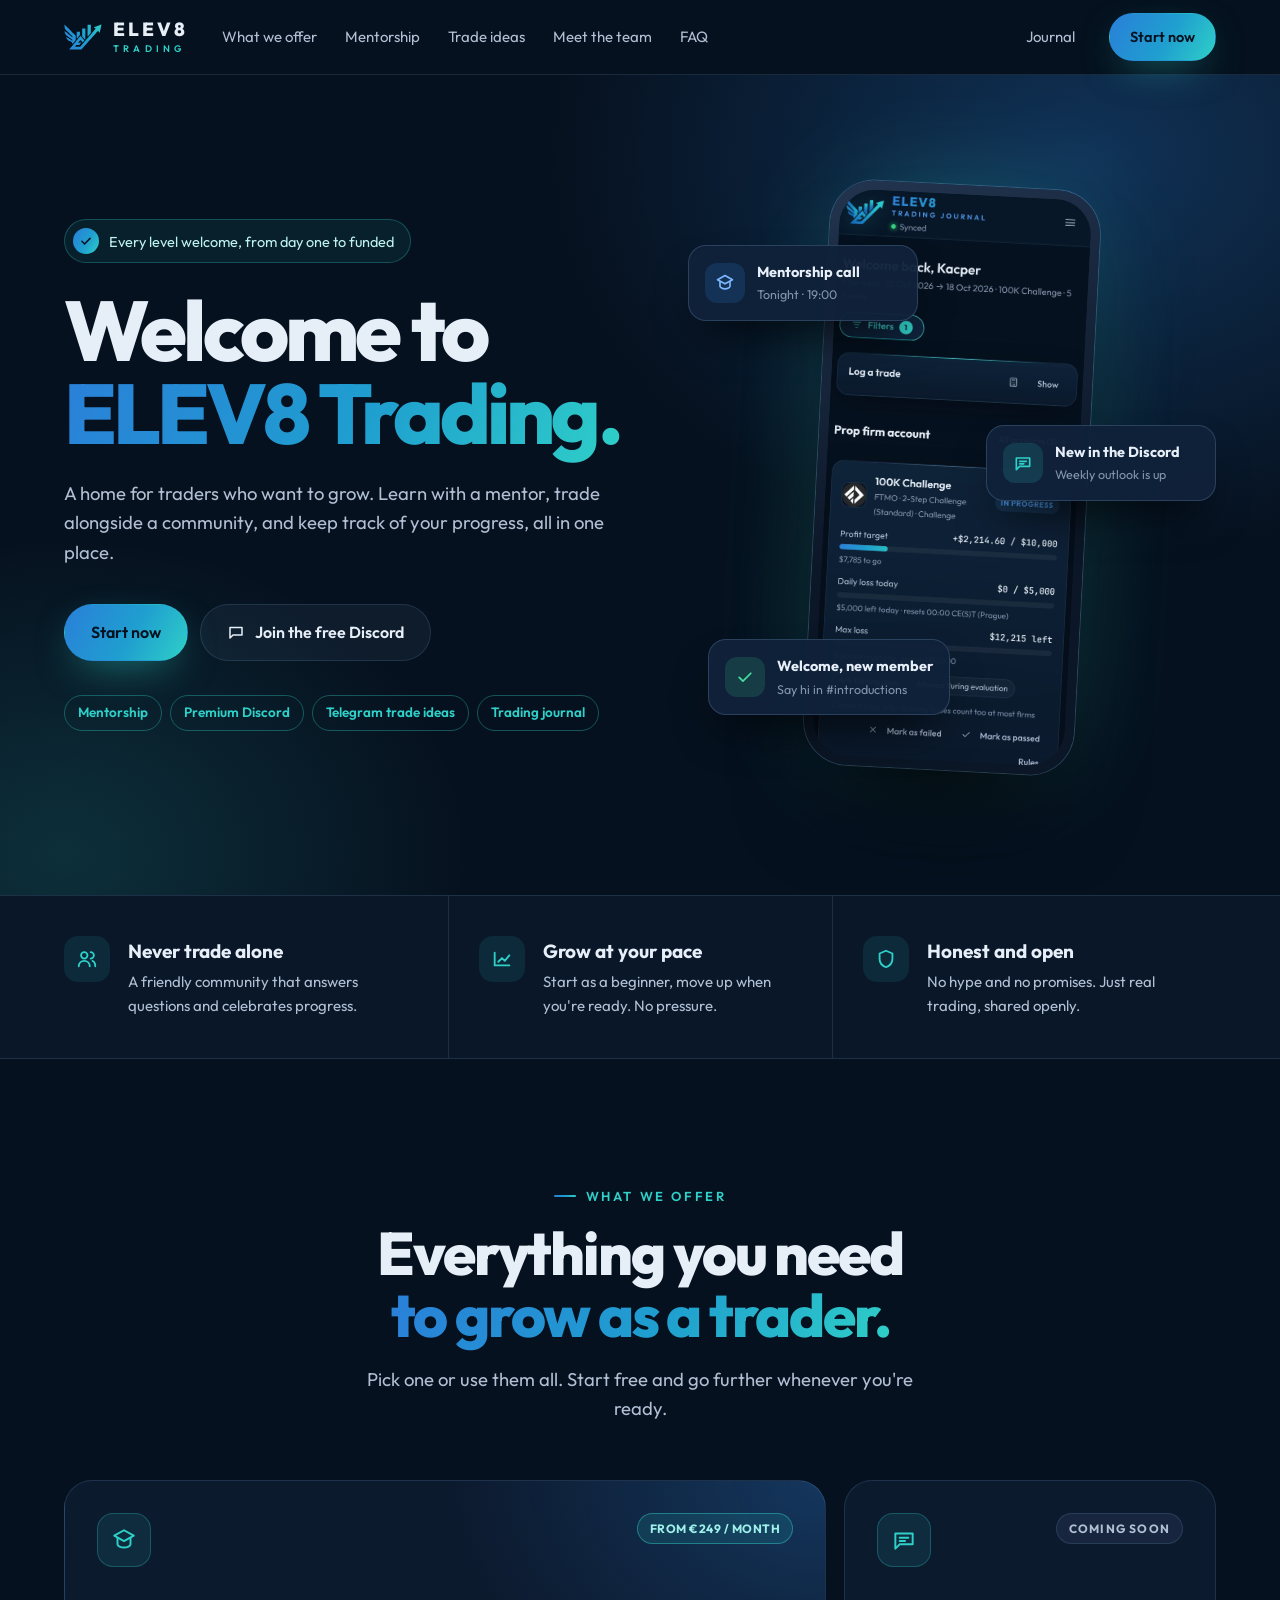
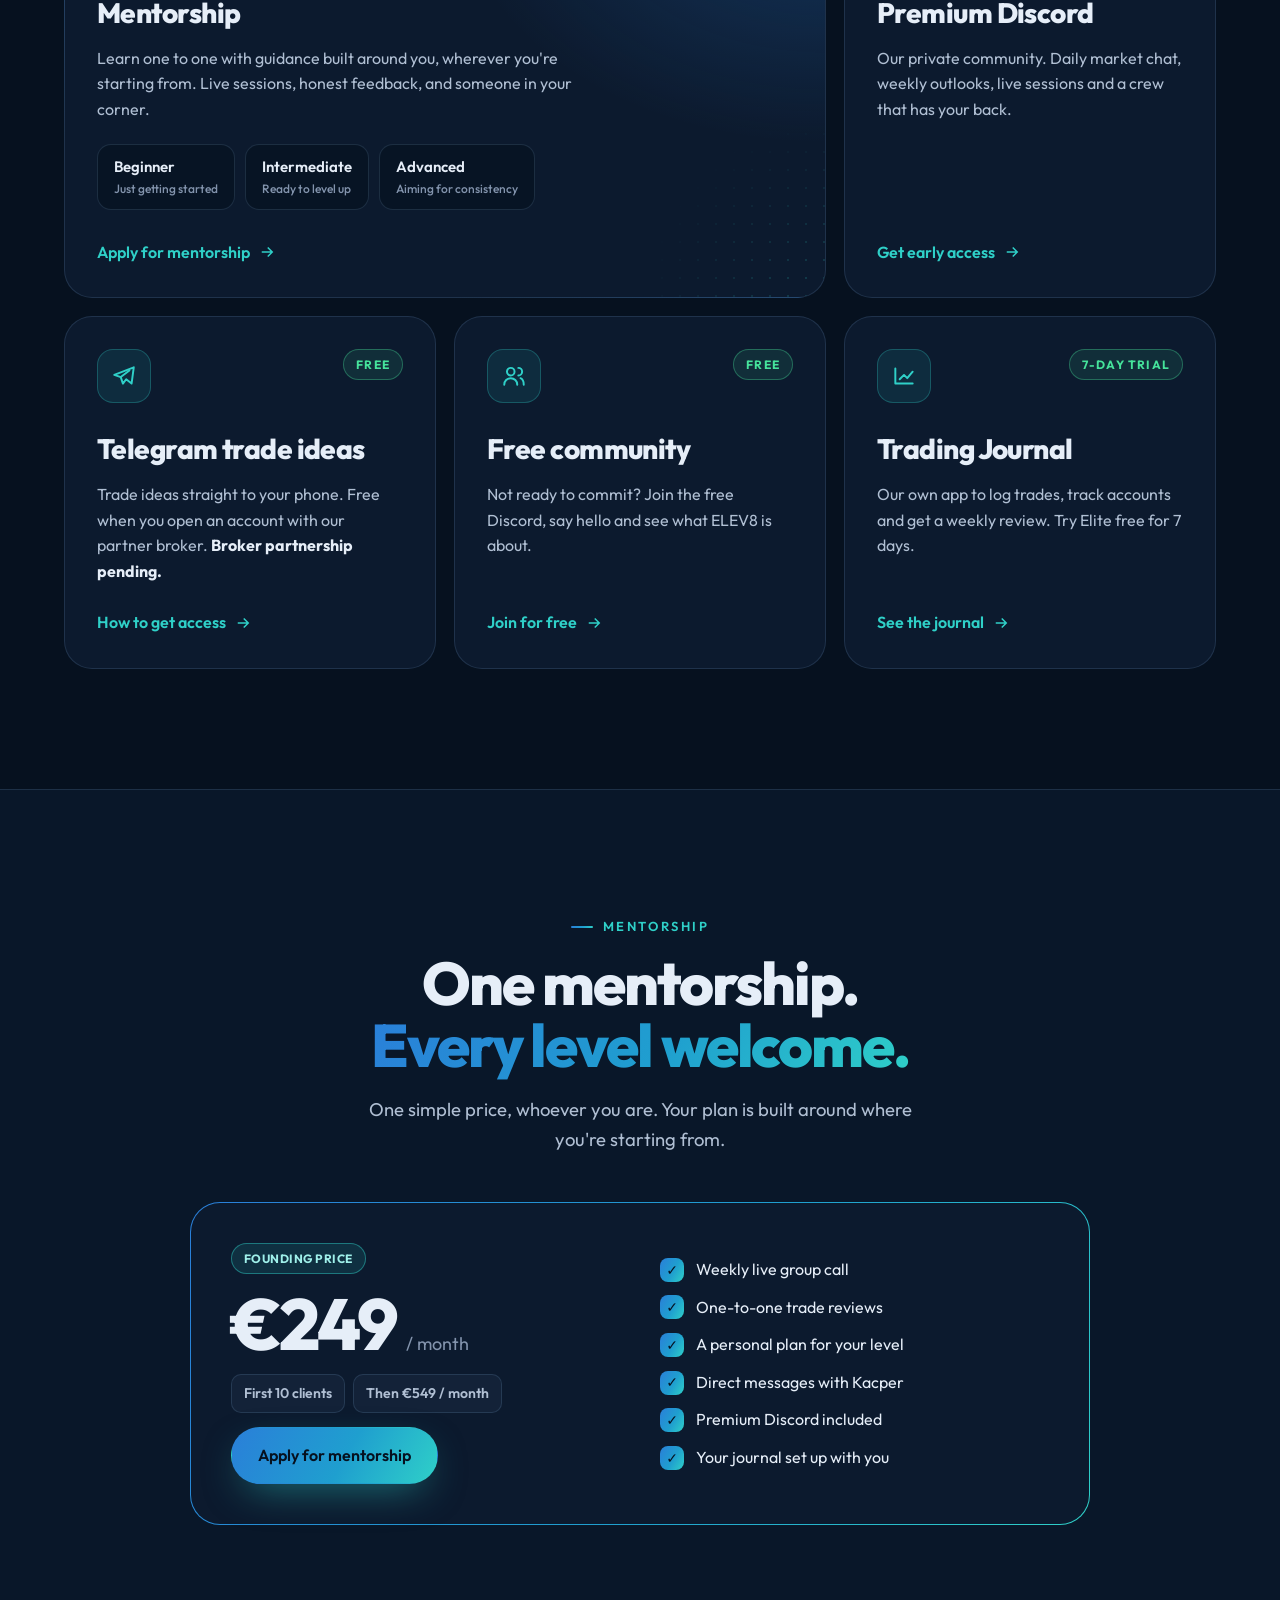
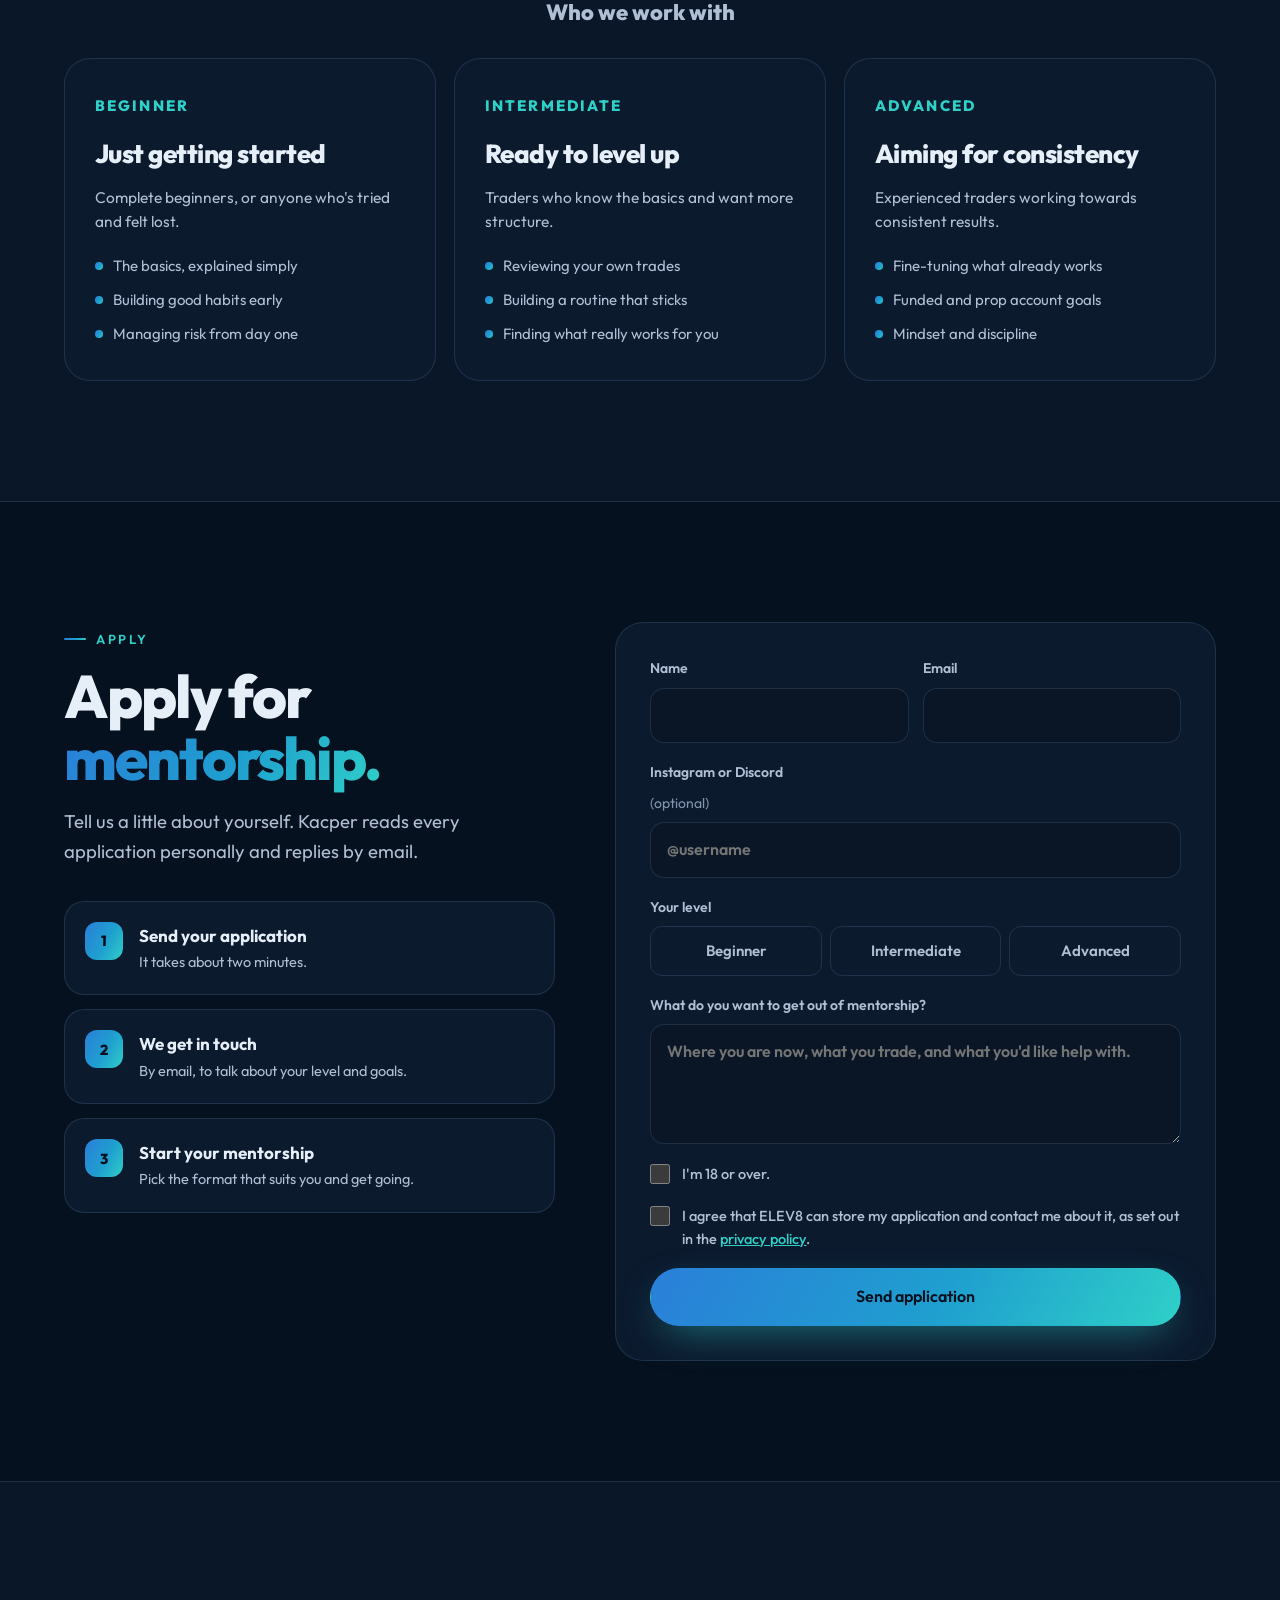
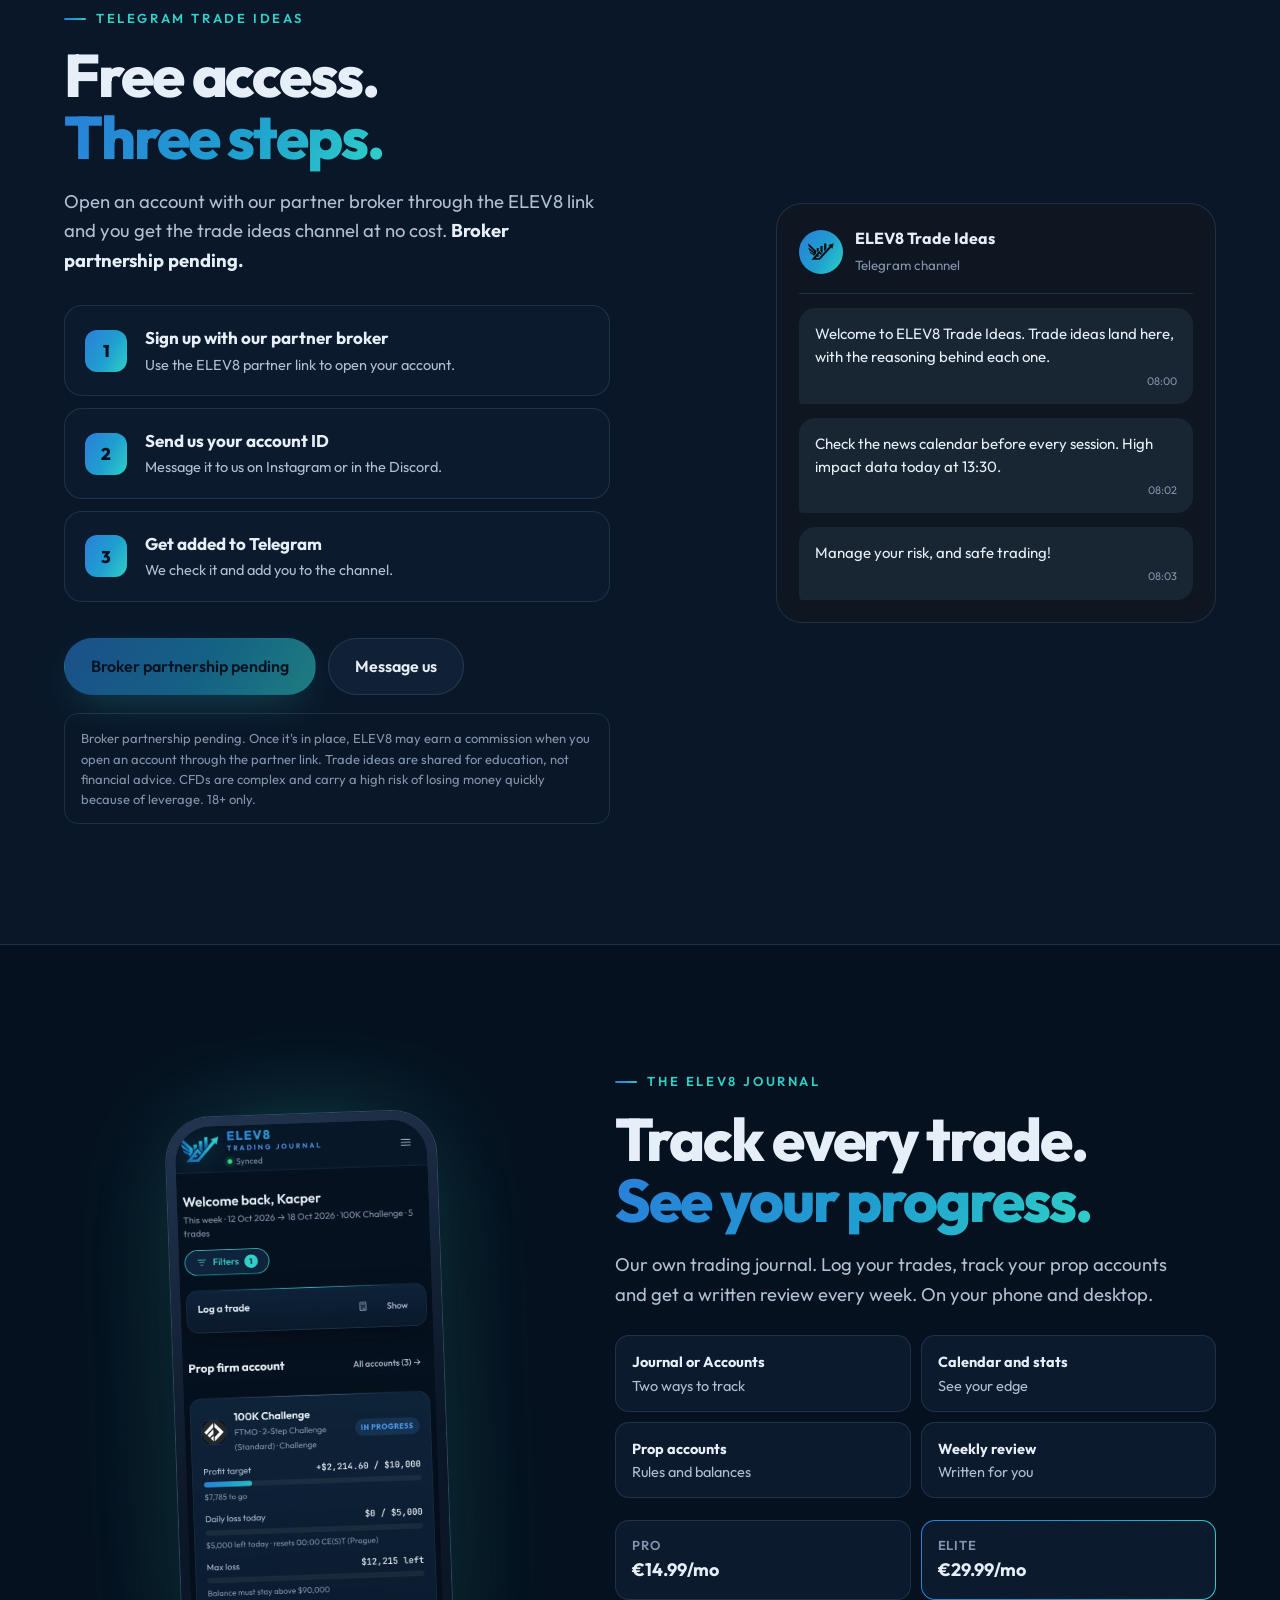
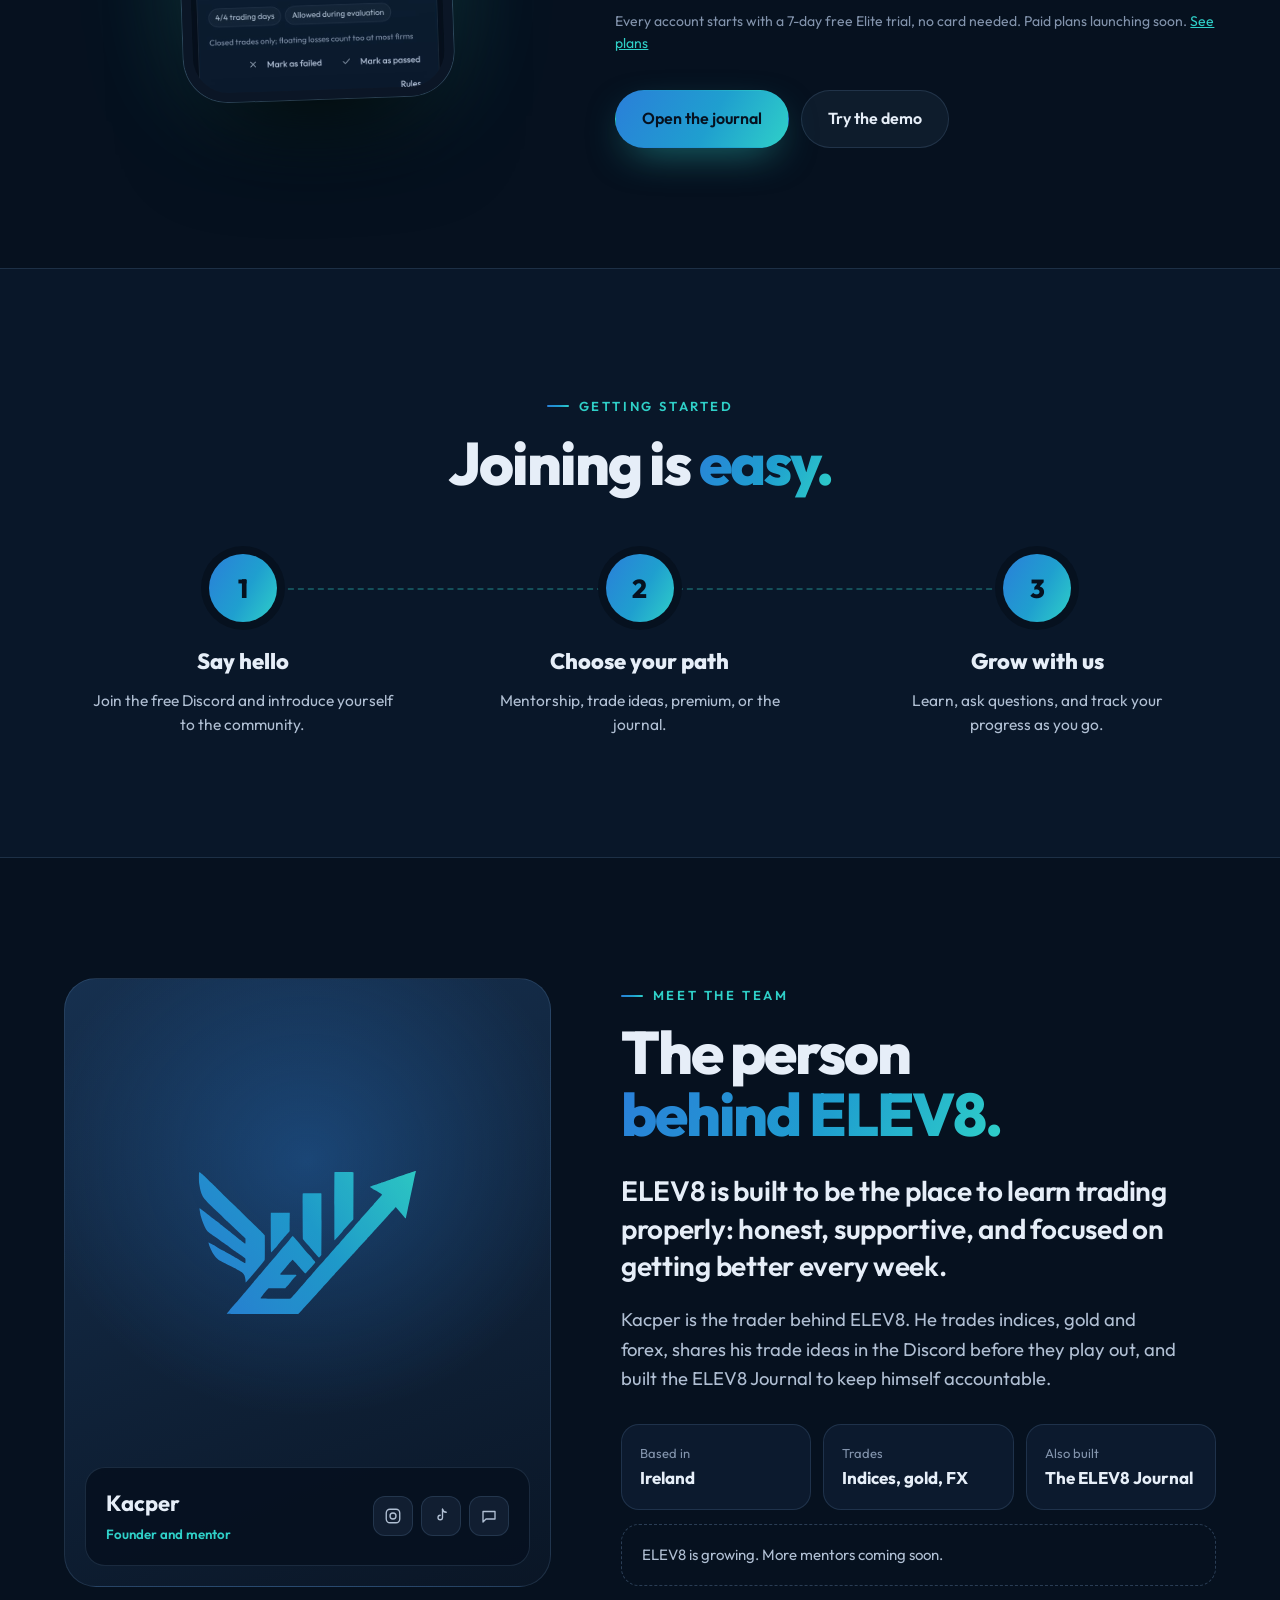
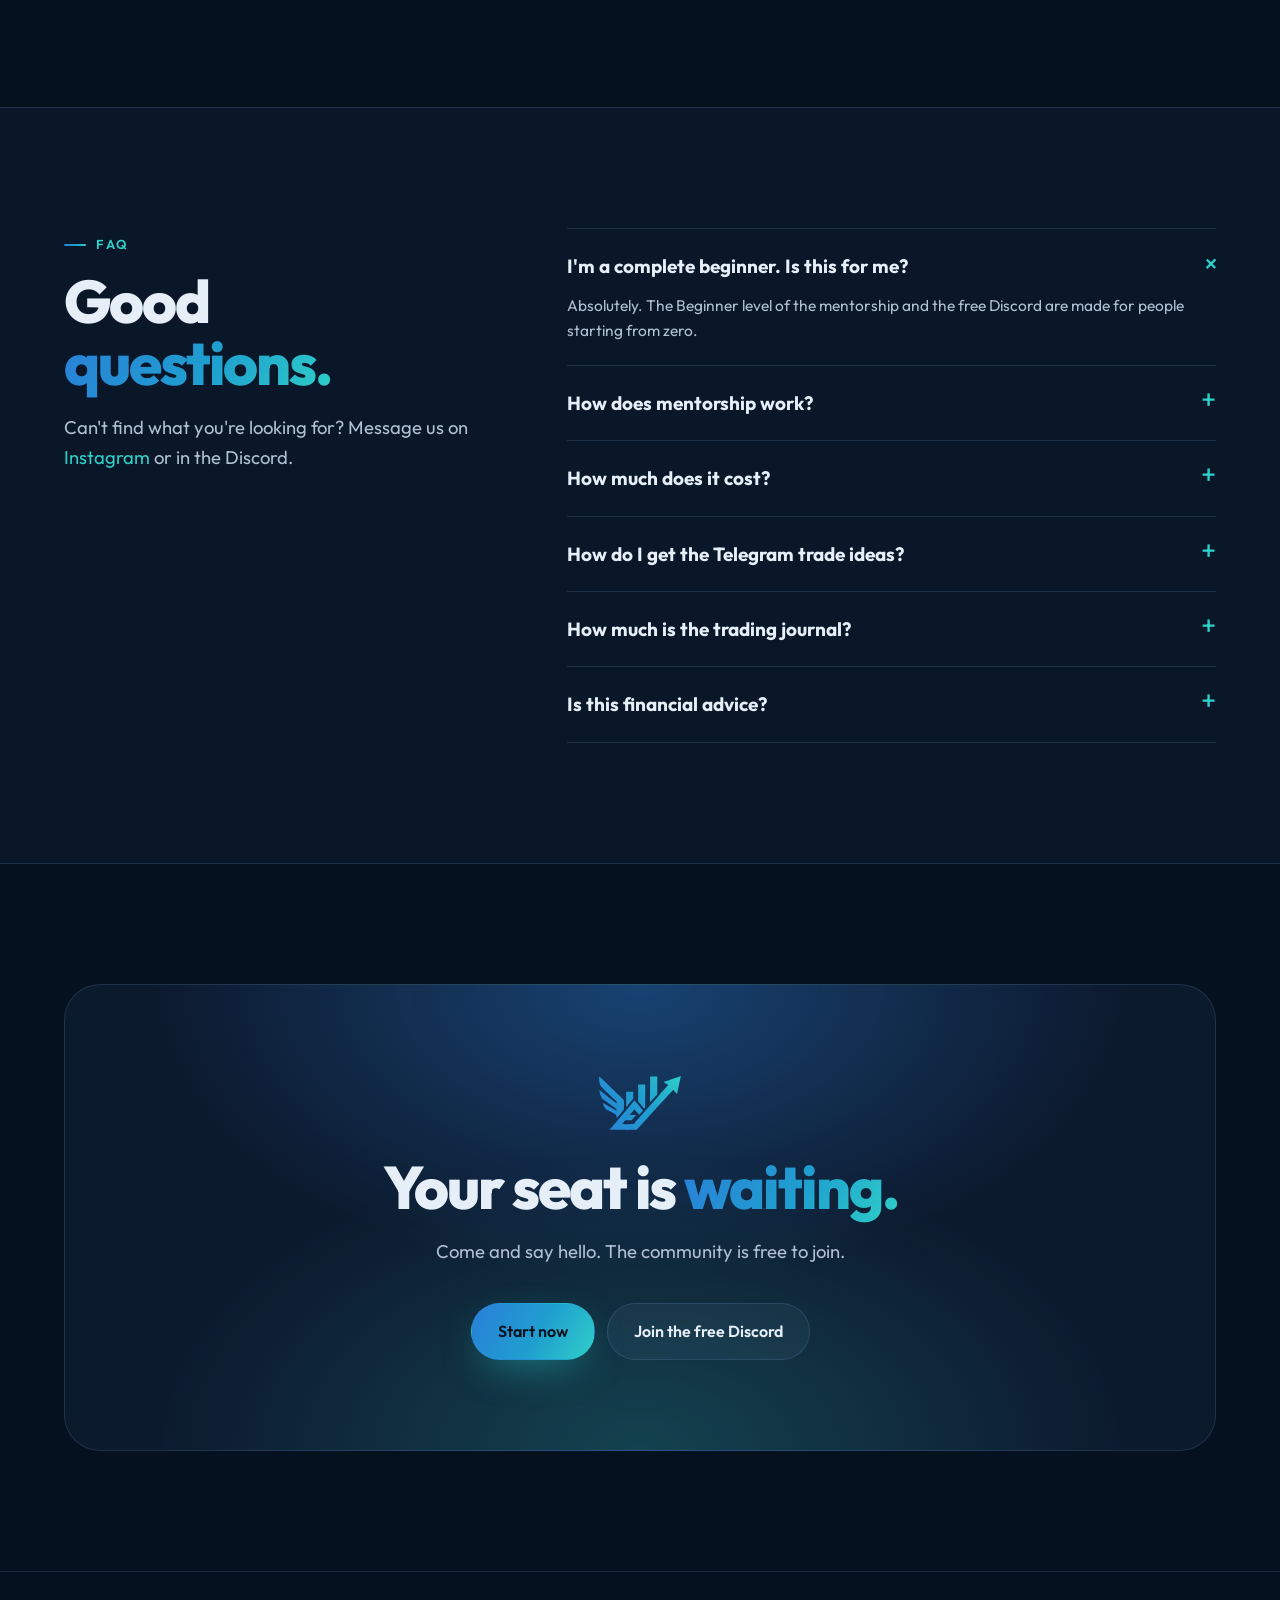
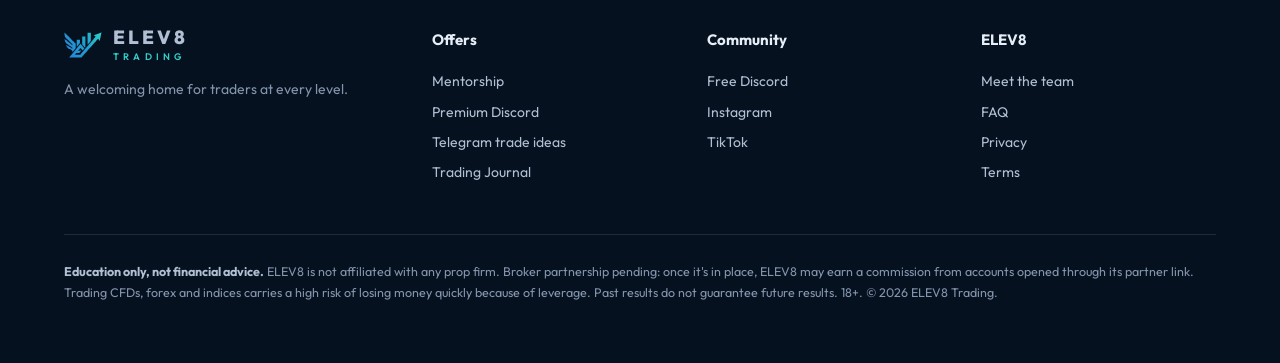
==== docs/index.html @ c4a57ece "Replace Vantage with 'broker partnership pending' Site, terms, privacy, 404 and README no longer nam" ====
<!doctype html>
<html lang="en">
<head>
<meta charset="utf-8">
<meta http-equiv="Content-Security-Policy" content="default-src 'self'; script-src 'self'; style-src 'self' 'unsafe-inline'; font-src 'self'; img-src 'self' data:; connect-src https://jkxcoebilwcqeeziqhwn.supabase.co; form-action 'none'; base-uri 'self'; object-src 'none'; frame-src 'none'; upgrade-insecure-requests">
<meta name="referrer" content="strict-origin-when-cross-origin">
<script src="assets/guard.js?v=9ac472e147"></script>
<meta name="viewport" content="width=device-width,initial-scale=1,viewport-fit=cover">
<title>ELEV8 Trading · Mentorship, community and tools for traders</title>
<meta name="description" content="A welcoming home for traders at every level. Mentorship from beginner to advanced, a premium Discord, Telegram trade ideas and the ELEV8 Journal.">
<meta name="theme-color" content="#06111f">
<meta property="og:type" content="website">
<meta property="og:title" content="ELEV8 Trading">
<meta property="og:description" content="Mentorship, community and tools for traders at every level.">
<meta property="og:image" content="https://elev8trading.app/assets/og.png">
<meta property="og:url" content="https://elev8trading.app/">
<link rel="canonical" href="https://elev8trading.app/">
<meta name="twitter:card" content="summary_large_image">
<link rel="icon" href="assets/mark.svg" type="image/svg+xml">
<link rel="icon" href="assets/favicon-32.png" sizes="32x32">
<link rel="apple-touch-icon" href="assets/apple-touch-icon.png">
<link rel="preload" href="assets/fonts/outfit-latin.woff2" as="font" type="font/woff2" crossorigin>
<link rel="stylesheet" href="assets/fonts.css?v=2f3c7e2cea">
<link rel="stylesheet" href="assets/style.css?v=dbc4b7163a">
<script src="assets/main.js?v=8a28db392c" defer></script>
</head>
<body>

<header class="nav"><div class="wrap">
<a class="lg" href="#top" aria-label="ELEV8 Trading home"><img src="assets/mark.svg" alt=""><span>ELEV8<small>TRADING</small></span></a>
<nav aria-label="Main"><a href="#offer">What we offer</a><a href="#mentorship">Mentorship</a><a href="#trade-ideas">Trade ideas</a><a href="#team">Meet the team</a><a href="#faq">FAQ</a></nav>
<span class="sp"></span><a class="ghost" href="https://elev8tradingjournal.com/">Journal</a><a class="btn p" href="#offer">Start now</a></div></header>

<main id="top">
<div class="hero"><div class="wrap">
<div><span class="hello"><i><svg viewBox="0 0 24 24"><path d="M5 12.5l4.5 4.5L19 7.5"/></svg></i>Every level welcome, from day one to funded</span>
<h1>Welcome to<br><span class="g">ELEV8 Trading.</span></h1>
<p class="lead">A home for traders who want to grow. Learn with a mentor, trade alongside a community, and keep track of your progress, all in one place.</p>
<div class="ctas"><a class="btn p" href="#offer">Start now</a><a class="btn" href="https://discord.gg/wYvXZ4xwF" target="_blank" rel="noopener"><svg viewBox="0 0 24 24"><path d="M4 6h16v10H8l-4 4V6z"/></svg>Join the free Discord</a></div>
<div class="pills"><span>Mentorship</span><span>Premium Discord</span><span>Telegram trade ideas</span><span>Trading journal</span></div></div>

<div class="scene" aria-hidden="true">
<div class="phone"><div><img src="assets/journal-phone.jpg" alt=""></div></div>
<div class="fl" style="left:0;top:70px"><span class="ic" style="background:rgba(42,127,217,.18)"><svg viewBox="0 0 24 24" style="stroke:#7cb8ff"><path d="M12 3l9 5-9 5-9-5 9-5z"/><path d="M6 10.5V16c0 1.5 3 3 6 3s6-1.5 6-3v-5.5"/></svg></span><div><b>Mentorship call</b><small>Tonight · 19:00</small></div></div>
<div class="fl" style="right:0;top:250px"><span class="ic" style="background:rgba(47,208,200,.15)"><svg viewBox="0 0 24 24" style="stroke:#2fd0c8"><path d="M4 6h16v10H8l-4 4V6z"/><path d="M8 10h8M8 13h5"/></svg></span><div><b>New in the Discord</b><small>Weekly outlook is up</small></div></div>
<div class="fl" style="left:20px;bottom:60px"><span class="ic" style="background:rgba(69,227,155,.14)"><svg viewBox="0 0 24 24" style="stroke:#45e39b"><path d="M5 12.5l4.5 4.5L19 7.5"/></svg></span><div><b>Welcome, new member</b><small>Say hi in #introductions</small></div></div>
</div></div></div>

<div class="vals alt"><div class="wrap">
<div><span class="ic2"><svg viewBox="0 0 24 24"><circle cx="9" cy="8" r="3.5"/><path d="M3 20c0-3.5 2.7-6 6-6s6 2.5 6 6"/><path d="M16 4.5a3.5 3.5 0 010 7M18 14c2 .8 3 2.8 3 6"/></svg></span><div><b>Never trade alone</b><p>A friendly community that answers questions and celebrates progress.</p></div></div>
<div><span class="ic2"><svg viewBox="0 0 24 24"><path d="M4 19V5M4 19h16"/><path d="M8 15l4-4 3 3 5-6"/></svg></span><div><b>Grow at your pace</b><p>Start as a beginner, move up when you're ready. No pressure.</p></div></div>
<div><span class="ic2"><svg viewBox="0 0 24 24"><path d="M12 3l7 3v6c0 4.5-3 7.5-7 9-4-1.5-7-4.5-7-9V6l7-3z"/></svg></span><div><b>Honest and open</b><p>No hype and no promises. Just real trading, shared openly.</p></div></div>
</div></div>

<section id="offer"><div class="wrap">
<div class="center"><span class="eb">What we offer</span><h2 style="margin:18px 0">Everything you need<br><span class="g">to grow as a trader.</span></h2>
<p class="lead">Pick one or use them all. Start free and go further whenever you're ready.</p></div>
<div class="bento">
<div class="of big"><div class="tp"><span class="ic"><svg viewBox="0 0 24 24"><path d="M12 3l9 5-9 5-9-5 9-5z"/><path d="M6 10.5V16c0 1.5 3 3 6 3s6-1.5 6-3v-5.5"/></svg></span><span class="badge pr">From €249 / month</span></div>
<h3>Mentorship</h3><p style="max-width:520px">Learn one to one with guidance built around you, wherever you're starting from. Live sessions, honest feedback, and someone in your corner.</p>
<div class="lv"><span>Beginner<i>Just getting started</i></span><span>Intermediate<i>Ready to level up</i></span><span>Advanced<i>Aiming for consistency</i></span></div>
<a class="lnk" href="#apply">Apply for mentorship <svg viewBox="0 0 24 24"><path d="M5 12h14M13 6l6 6-6 6"/></svg></a><span class="dots"></span></div>
<div class="of s2"><div class="tp"><span class="ic"><svg viewBox="0 0 24 24"><path d="M4 6h16v10H8l-4 4V6z"/><path d="M8 10h8M8 13h5"/></svg></span><span class="badge">Coming soon</span></div>
<h3>Premium Discord</h3><p>Our private community. Daily market chat, weekly outlooks, live sessions and a crew that has your back.</p>
<a class="lnk" href="https://discord.gg/wYvXZ4xwF" target="_blank" rel="noopener">Get early access <svg viewBox="0 0 24 24"><path d="M5 12h14M13 6l6 6-6 6"/></svg></a></div>
<div class="of s2"><div class="tp"><span class="ic"><svg viewBox="0 0 24 24"><path d="M21 4L3 11l6 2 2 6 3-4 5 4 2-15z"/><path d="M9 13l8-6"/></svg></span><span class="badge fr">Free</span></div>
<h3>Telegram trade ideas</h3><p>Trade ideas straight to your phone. Free when you open an account with our partner broker. <b style="color:var(--text)">Broker partnership pending.</b></p>
<a class="lnk" href="#trade-ideas">How to get access <svg viewBox="0 0 24 24"><path d="M5 12h14M13 6l6 6-6 6"/></svg></a></div>
<div class="of s2"><div class="tp"><span class="ic"><svg viewBox="0 0 24 24"><circle cx="9" cy="8" r="3.5"/><path d="M3 20c0-3.5 2.7-6 6-6s6 2.5 6 6"/><path d="M16 4.5a3.5 3.5 0 010 7M18 14c2 .8 3 2.8 3 6"/></svg></span><span class="badge fr">Free</span></div>
<h3>Free community</h3><p>Not ready to commit? Join the free Discord, say hello and see what ELEV8 is about.</p>
<a class="lnk" href="https://discord.gg/wYvXZ4xwF" target="_blank" rel="noopener">Join for free <svg viewBox="0 0 24 24"><path d="M5 12h14M13 6l6 6-6 6"/></svg></a></div>
<div class="of s2"><div class="tp"><span class="ic"><svg viewBox="0 0 24 24"><path d="M4 19V5M4 19h16"/><path d="M8 15l4-4 3 3 5-6"/></svg></span><span class="badge fr">7-day trial</span></div>
<h3>Trading Journal</h3><p>Our own app to log trades, track accounts and get a weekly review. Try Elite free for 7 days.</p>
<a class="lnk" href="#journal">See the journal <svg viewBox="0 0 24 24"><path d="M5 12h14M13 6l6 6-6 6"/></svg></a></div>
</div></div></section>

<section class="alt" id="mentorship"><div class="wrap">
<div class="center"><span class="eb">Mentorship</span><h2 style="margin:18px 0">One mentorship.<br><span class="g">Every level welcome.</span></h2>
<p class="lead">One simple price, whoever you are. Your plan is built around where you're starting from.</p></div>
<div class="flat">
<div class="fp"><div class="fpl"><span class="badge pr">Founding price</span><div class="amt"><b>€249</b><span>/ month</span></div><div class="then"><span>First 10 clients</span><span>Then €549 / month</span></div>
<a class="btn p" href="#apply">Apply for mentorship</a></div>
<ul class="inc"><li>Weekly live group call</li><li>One-to-one trade reviews</li><li>A personal plan for your level</li><li>Direct messages with Kacper</li><li>Premium Discord included</li><li>Your journal set up with you</li></ul></div>
</div>
<h3 class="who">Who we work with</h3>
<div class="pathg">
<div class="pc"><span class="k">Beginner</span><h3>Just getting started</h3><p>Complete beginners, or anyone who's tried and felt lost.</p>
<ul><li>The basics, explained simply</li><li>Building good habits early</li><li>Managing risk from day one</li></ul></div>
<div class="pc"><span class="k">Intermediate</span><h3>Ready to level up</h3><p>Traders who know the basics and want more structure.</p>
<ul><li>Reviewing your own trades</li><li>Building a routine that sticks</li><li>Finding what really works for you</li></ul></div>
<div class="pc"><span class="k">Advanced</span><h3>Aiming for consistency</h3><p>Experienced traders working towards consistent results.</p>
<ul><li>Fine-tuning what already works</li><li>Funded and prop account goals</li><li>Mindset and discipline</li></ul></div></div>
</div></section>

<section id="apply"><div class="wrap apply">
<div><span class="eb">Apply</span><h2 style="margin:18px 0">Apply for<br><span class="g">mentorship.</span></h2>
<p class="lead">Tell us a little about yourself. Kacper reads every application personally and replies by email.</p>
<div class="side">
<div><span class="n">1</span><p><b>Send your application</b><span>It takes about two minutes.</span></p></div>
<div><span class="n">2</span><p><b>We get in touch</b><span>By email, to talk about your level and goals.</span></p></div>
<div><span class="n">3</span><p><b>Start your mentorship</b><span>Pick the format that suits you and get going.</span></p></div></div></div>

<div id="applyBox">
<form class="form" id="applyForm" novalidate>
<div class="two"><label>Name<input type="text" name="name" maxlength="80" autocomplete="name" required></label>
<label>Email<input type="email" name="email" maxlength="200" autocomplete="email" required></label></div>
<label>Instagram or Discord <span style="font-weight:400;color:var(--mu)">(optional)</span><input type="text" name="handle" maxlength="80" placeholder="@username"></label>
<fieldset><legend>Your level</legend><div class="seg">
<input type="radio" name="level" id="lv1" value="beginner" required><label for="lv1">Beginner</label>
<input type="radio" name="level" id="lv2" value="intermediate"><label for="lv2">Intermediate</label>
<input type="radio" name="level" id="lv3" value="advanced"><label for="lv3">Advanced</label></div></fieldset>
<label>What do you want to get out of mentorship?<textarea name="goals" maxlength="1500" required placeholder="Where you are now, what you trade, and what you'd like help with."></textarea></label>
<div class="hp" aria-hidden="true"><label>Leave this empty<input type="text" name="website" tabindex="-1" autocomplete="off"></label></div>
<label class="chk"><input type="checkbox" name="age" required><span>I'm 18 or over.</span></label>
<label class="chk"><input type="checkbox" name="consent" required><span>I agree that ELEV8 can store my application and contact me about it, as set out in the <a href="privacy/">privacy policy</a>.</span></label>
<div class="msg err" id="applyErr" role="alert" hidden></div>
<button class="btn p" type="submit" id="applyBtn">Send application</button>
</form>
<div class="done" id="applyDone" hidden tabindex="-1"><div class="tick"><svg viewBox="0 0 24 24"><path d="M5 12.5l4.5 4.5L19 7.5"/></svg></div>
<h3>Application sent</h3><p>Thanks! Kacper will read it and get back to you by email. In the meantime, come and say hello in the free Discord.</p>
<div class="ctas" style="justify-content:center;margin-top:24px"><a class="btn" href="https://discord.gg/wYvXZ4xwF" target="_blank" rel="noopener">Join the free Discord</a></div></div>
</div></div></section>

<section class="alt" id="trade-ideas"><div class="wrap sig">
<div><span class="eb">Telegram trade ideas</span><h2 style="margin:18px 0">Free access.<br><span class="g">Three steps.</span></h2>
<p class="lead">Open an account with our partner broker through the ELEV8 link and you get the trade ideas channel at no cost. <b style="color:var(--text)">Broker partnership pending.</b></p>
<div class="how3">
<div class="h3"><span class="n">1</span><p><b>Sign up with our partner broker</b><span>Use the ELEV8 partner link to open your account.</span></p></div>
<div class="h3"><span class="n">2</span><p><b>Send us your account ID</b><span>Message it to us on Instagram or in the Discord.</span></p></div>
<div class="h3"><span class="n">3</span><p><b>Get added to Telegram</b><span>We check it and add you to the channel.</span></p></div></div>
<div class="ctas"><a class="btn p" id="vantageBtn" href="#trade-ideas" aria-disabled="true">Broker partnership pending</a><a class="btn" href="https://www.instagram.com/elev8trading_/" target="_blank" rel="noopener">Message us</a></div>
<p class="note">Broker partnership pending. Once it's in place, ELEV8 may earn a commission when you open an account through the partner link. Trade ideas are shared for education, not financial advice. CFDs are complex and carry a high risk of losing money quickly because of leverage. 18+ only.</p></div>
<div class="tg" aria-hidden="true"><div class="bar2"><span class="av"><img src="assets/mark.svg" alt=""></span><div><b>ELEV8 Trade Ideas</b><small>Telegram channel</small></div></div>
<div class="bub">Welcome to ELEV8 Trade Ideas. Trade ideas land here, with the reasoning behind each one.<time>08:00</time></div>
<div class="bub">Check the news calendar before every session. High impact data today at 13:30.<time>08:02</time></div>
<div class="bub">Manage your risk, and safe trading!<time>08:03</time></div></div>
</div></section>

<section id="journal"><div class="wrap jr">
<div class="ph2"><div class="phone st"><div><img src="assets/journal-phone.jpg" alt="The ELEV8 Journal on a phone, showing an account overview" loading="lazy"></div></div></div>
<div><span class="eb">The ELEV8 Journal</span><h2 style="margin:18px 0">Track every trade.<br><span class="g">See your progress.</span></h2>
<p class="lead">Our own trading journal. Log your trades, track your prop accounts and get a written review every week. On your phone and desktop.</p>
<div class="feat"><div><b>Journal or Accounts</b>Two ways to track</div><div><b>Calendar and stats</b>See your edge</div><div><b>Prop accounts</b>Rules and balances</div><div><b>Weekly review</b>Written for you</div></div>
<div class="plans two"><span><b>Pro</b>€14.99/mo</span><span class="el"><b>Elite</b>€29.99/mo</span></div><p class="plansn">Every account starts with a 7-day free Elite trial, no card needed. Paid plans launching soon. <a href="https://elev8tradingjournal.com/home/#pricing">See plans</a></p>
<div class="ctas"><a class="btn p" href="https://elev8tradingjournal.com/?signup">Open the journal</a><a class="btn" href="https://elev8tradingjournal.com/?demo">Try the demo</a></div></div></div></section>

<section class="alt"><div class="wrap">
<div class="center"><span class="eb">Getting started</span><h2 style="margin-top:18px">Joining is <span class="g">easy.</span></h2></div>
<div class="start">
<div class="sp1"><div class="n">1</div><h3>Say hello</h3><p>Join the free Discord and introduce yourself to the community.</p></div>
<div class="sp1"><div class="n">2</div><h3>Choose your path</h3><p>Mentorship, trade ideas, premium, or the journal.</p></div>
<div class="sp1"><div class="n">3</div><h3>Grow with us</h3><p>Learn, ask questions, and track your progress as you go.</p></div></div>
</div></section>

<section id="team"><div class="wrap team">
<div class="photo"><img src="assets/mark.svg" alt="">
<div class="nm"><div><b>Kacper</b><small>Founder and mentor</small></div><div class="soc">
<a href="https://www.instagram.com/elev8trading_/" target="_blank" rel="noopener" aria-label="ELEV8 on Instagram"><svg viewBox="0 0 24 24"><rect x="3" y="3" width="18" height="18" rx="5"/><circle cx="12" cy="12" r="4"/></svg></a>
<a href="https://www.tiktok.com/@elev8trading_" target="_blank" rel="noopener" aria-label="ELEV8 on TikTok"><svg viewBox="0 0 24 24"><path d="M14 3v11a3 3 0 11-3-3"/><path d="M14 3c.5 2.5 2.5 4 5 4"/></svg></a>
<a href="https://discord.gg/wYvXZ4xwF" target="_blank" rel="noopener" aria-label="ELEV8 Discord"><svg viewBox="0 0 24 24"><path d="M4 6h16v10H8l-4 4V6z"/></svg></a></div></div></div>
<div><span class="eb">Meet the team</span><h2 style="margin-top:18px">The person<br><span class="g">behind ELEV8.</span></h2>
<p class="quote">ELEV8 is built to be the place to learn trading properly: honest, supportive, and focused on getting better every week.</p>
<p class="lead">Kacper is the trader behind ELEV8. He trades indices, gold and forex, shares his trade ideas in the Discord before they play out, and built the ELEV8 Journal to keep himself accountable.</p>
<div class="facts"><div><small>Based in</small><b>Ireland</b></div><div><small>Trades</small><b>Indices, gold, FX</b></div><div><small>Also built</small><b>The ELEV8 Journal</b></div></div>
<p class="grow">ELEV8 is growing. More mentors coming soon.</p></div>
</div></section>

<section class="alt" id="faq"><div class="wrap faqg">
<div><span class="eb">FAQ</span><h2 style="margin:18px 0">Good<br><span class="g">questions.</span></h2><p class="lead">Can't find what you're looking for? Message us on <a href="https://www.instagram.com/elev8trading_/" target="_blank" rel="noopener" style="color:var(--teal)">Instagram</a> or in the Discord.</p></div>
<div class="qa">
<details open><summary>I'm a complete beginner. Is this for me?</summary><p>Absolutely. The Beginner level of the mentorship and the free Discord are made for people starting from zero.</p></details>
<details><summary>How does mentorship work?</summary><p>Fill in the <a href="#apply">application form</a>. Kacper reads every application and replies by email to talk about your level, your goals and when you can start.</p></details>
<details><summary>How much does it cost?</summary><p>Mentorship is €249 a month for our first 10 clients, then €549 a month, the same for every level. The free Discord is free, and the Telegram trade ideas will be free through our partner broker (partnership pending). Premium Discord prices are being finalised.</p></details>
<details><summary>How do I get the Telegram trade ideas?</summary><p>Our broker partnership is pending. Once it's in place, you'll open an account with our partner broker using the ELEV8 link, send us your account ID on Instagram or in the Discord, and we'll add you to the channel.</p></details>
<details><summary>How much is the trading journal?</summary><p>The ELEV8 Journal at <a href="https://elev8tradingjournal.com/">elev8tradingjournal.com</a> is €14.99 a month for Pro or €29.99 a month for Elite, and every account starts with a 7-day free Elite trial with no card needed. Paid plans are launching soon, and until then it's free to use.</p></details>
<details><summary>Is this financial advice?</summary><p>No. Everything ELEV8 shares, including mentorship, trade ideas and community posts, is for education only. You make your own decisions and you're responsible for your own risk.</p></details>
</div></div></section>

<div class="cta" style="padding-top:120px"><div class="wrap"><div class="ctab"><img src="assets/mark.svg" alt="">
<h2>Your seat is <span class="g">waiting.</span></h2><p class="lead" style="margin:18px auto 0">Come and say hello. The community is free to join.</p>
<div class="ctas"><a class="btn p" href="#offer">Start now</a><a class="btn" href="https://discord.gg/wYvXZ4xwF" target="_blank" rel="noopener">Join the free Discord</a></div></div></div></div>
</main>

<footer><div class="wrap"><div class="fg">
<div><a class="lg" href="#top"><img src="assets/mark.svg" alt=""><span>ELEV8<small>TRADING</small></span></a><p>A welcoming home for traders at every level.</p></div>
<div><h4>Offers</h4><a href="#mentorship">Mentorship</a><a href="#offer">Premium Discord</a><a href="#trade-ideas">Telegram trade ideas</a><a href="https://elev8tradingjournal.com/">Trading Journal</a></div>
<div><h4>Community</h4><a href="https://discord.gg/wYvXZ4xwF" target="_blank" rel="noopener">Free Discord</a><a href="https://www.instagram.com/elev8trading_/" target="_blank" rel="noopener">Instagram</a><a href="https://www.tiktok.com/@elev8trading_" target="_blank" rel="noopener">TikTok</a></div>
<div><h4>ELEV8</h4><a href="#team">Meet the team</a><a href="#faq">FAQ</a><a href="privacy/">Privacy</a><a href="terms/">Terms</a></div></div>
<div class="legal"><b style="color:var(--t2)">Education only, not financial advice.</b> ELEV8 is not affiliated with any prop firm. Broker partnership pending: once it's in place, ELEV8 may earn a commission from accounts opened through its partner link. Trading CFDs, forex and indices carries a high risk of losing money quickly because of leverage. Past results do not guarantee future results. 18+. © <span id="yr">2026</span> ELEV8 Trading.</div></div></footer>
</body>
</html>
---- docs/assets/fonts.css ----
@font-face {
  font-family: 'Outfit';
  font-style: normal;
  font-weight: 300 900;
  font-display: swap;
  src: url(fonts/outfit-latin-ext.woff2) format('woff2');
  unicode-range: U+0100-02BA, U+02BD-02C5, U+02C7-02CC, U+02CE-02D7, U+02DD-02FF, U+0304, U+0308, U+0329, U+1D00-1DBF, U+1E00-1E9F, U+1EF2-1EFF, U+2020, U+20A0-20AB, U+20AD-20C4, U+2113, U+2C60-2C7F, U+A720-A7FF;
}
@font-face {
  font-family: 'Outfit';
  font-style: normal;
  font-weight: 300 900;
  font-display: swap;
  src: url(fonts/outfit-latin.woff2) format('woff2');
  unicode-range: U+0000-00FF, U+0131, U+0152-0153, U+02BB-02BC, U+02C6, U+02DA, U+02DC, U+0304, U+0308, U+0329, U+2000-206F, U+20AC, U+2122, U+2191, U+2193, U+2212, U+2215, U+FEFF, U+FFFD;
}
@font-face {
  font-family: 'JetBrains Mono';
  font-style: normal;
  font-weight: 400 700;
  font-display: swap;
  src: url(fonts/jetbrains-mono-latin.woff2) format('woff2');
  unicode-range: U+0000-00FF, U+0131, U+0152-0153, U+02BB-02BC, U+02C6, U+02DA, U+02DC, U+0304, U+0308, U+0329, U+2000-206F, U+20AC, U+2122, U+2191, U+2193, U+2212, U+2215, U+FEFF, U+FFFD;
}
---- docs/assets/style.css ----
/* ELEV8 Trading: brand colours and the Outfit font, same as the ELEV8 Journal. */
:root{color-scheme:dark;--ink:#06111f;--ink2:#091729;--card:#0c1a2e;--line:rgba(150,195,245,.14);--text:#e6eef8;--t2:#b0bfd3;--mu:#8394ad;--teal:#2fd0c8;--blue:#2a7fd9;--green:#45e39b;--red:#ff7b8a;
--grad:linear-gradient(120deg,#2a7fd9,#1f9fcf 55%,#2fd0c8)}
*{box-sizing:border-box}html{scroll-behavior:smooth;scroll-padding-top:90px}
body{margin:0;background:var(--ink);color:var(--text);font:400 16px/1.6 Outfit,system-ui,sans-serif;-webkit-font-smoothing:antialiased;overflow-x:hidden}
h1,h2,h3,p{margin:0}a{color:inherit;text-decoration:none}img{display:block;max-width:100%}
button,input,select,textarea{font:inherit;color:inherit}
:focus-visible{outline:2px solid var(--teal);outline-offset:3px}
.wrap{max-width:1200px;margin:0 auto;padding-left:max(24px,env(safe-area-inset-left));padding-right:max(24px,env(safe-area-inset-right))}
.g{background:var(--grad);-webkit-background-clip:text;background-clip:text;color:transparent}
.eb{display:inline-flex;align-items:center;gap:10px;font:600 13px/1 Outfit;letter-spacing:.2em;text-transform:uppercase;color:var(--teal)}
.eb:before{content:"";width:22px;height:2px;border-radius:2px;background:var(--grad)}
.btn{display:inline-flex;align-items:center;justify-content:center;gap:10px;padding:15px 26px;border-radius:999px;font-weight:600;border:1px solid var(--line);background:rgba(150,195,245,.06);white-space:nowrap;cursor:pointer;transition:transform .15s,background .15s}
.btn:hover{transform:translateY(-1px);background:rgba(150,195,245,.1)}
.btn.p{background:var(--grad);color:var(--ink);border-color:transparent;box-shadow:0 14px 40px -14px rgba(47,208,200,.6)}
.btn svg{width:18px;height:18px;stroke:currentColor;fill:none;stroke-width:2;stroke-linecap:round;stroke-linejoin:round}
.btn[aria-disabled=true]{opacity:.55;cursor:default;transform:none}
h2{font-size:clamp(36px,4.8vw,60px);font-weight:800;letter-spacing:-.035em;line-height:1.03}
.lead{color:var(--t2);font-size:18.5px;max-width:560px}
section{padding:120px 0}
.center{text-align:center}.center .lead{margin-left:auto;margin-right:auto}
.alt{background:var(--ink2);border-block:1px solid var(--line)}
/* nav */
.nav{position:sticky;top:0;z-index:5;background:rgba(6,17,31,.94);border-bottom:1px solid var(--line);padding-top:env(safe-area-inset-top)}
.nav .wrap{display:flex;align-items:center;gap:34px;height:74px}
.lg{display:flex;align-items:center;gap:11px;font-weight:800;letter-spacing:.16em;font-size:19px;line-height:1}.lg img{width:38px}.lg small{display:block;font:600 9.5px/1 Outfit;letter-spacing:.44em;color:var(--teal);margin-top:5px}
.nav nav{display:flex;gap:28px;font-size:15px;color:var(--t2)}.nav nav a:hover,.nav .ghost:hover{color:var(--text)}.nav .sp{flex:1}.nav .btn{padding:11px 20px;font-size:14.5px}
.nav .ghost{font-size:15px;color:var(--t2)}
/* hero */
.hero{position:relative;padding:100px 0 120px;overflow:hidden;background:radial-gradient(60% 70% at 85% 10%,rgba(42,127,217,.3),transparent 70%),radial-gradient(45% 55% at 5% 95%,rgba(47,208,200,.16),transparent 70%)}
.hero .wrap{display:grid;grid-template-columns:1.05fr .95fr;gap:40px;align-items:center}
.hello{display:inline-flex;align-items:center;gap:10px;padding:8px 16px 8px 8px;border-radius:999px;background:rgba(47,208,200,.08);border:1px solid rgba(47,208,200,.28);font-size:14.5px;color:#bff3ef}
.hello i{flex:none;width:26px;height:26px;border-radius:50%;background:var(--grad);display:grid;place-items:center}.hello i svg{width:14px;stroke:#06111f;fill:none;stroke-width:2.6;stroke-linecap:round}
.hero h1{font-size:clamp(48px,6.6vw,88px);font-weight:800;letter-spacing:-.045em;line-height:.98;margin:26px 0 24px}
.ctas{display:flex;gap:12px;flex-wrap:wrap;margin-top:36px}
.pills{display:flex;gap:8px;flex-wrap:wrap;margin-top:34px}.pills span{padding:6px 13px;border-radius:999px;border:1px solid rgba(47,208,200,.35);color:var(--teal);font-size:13.5px;font-weight:600}
.scene{position:relative;height:600px}
.phone{position:absolute;left:50%;top:10px;transform:translateX(-50%) rotate(3deg);width:270px;aspect-ratio:393/852;border-radius:44px;padding:9px;background:linear-gradient(160deg,#22344f,#0b1626 60%);box-shadow:0 0 0 1px rgba(150,195,245,.25),0 60px 100px -40px #000,0 0 120px -30px rgba(47,208,200,.45)}
.phone div{width:100%;height:100%;border-radius:36px;overflow:hidden}.phone img{width:100%;height:100%;object-fit:cover;object-position:top}
.fl{position:absolute;display:flex;gap:12px;align-items:center;padding:14px 16px;border-radius:18px;background:rgba(16,34,58,.96);border:1px solid rgba(150,195,245,.2);box-shadow:0 24px 50px -20px #000;font-size:14px;min-width:230px}
.fl .ic{flex:none;width:40px;height:40px;border-radius:12px;display:grid;place-items:center}.fl .ic svg{width:20px;height:20px;fill:none;stroke-width:2;stroke-linecap:round;stroke-linejoin:round}
.fl b{display:block;font-size:14.5px}.fl small{color:var(--mu);font-size:12.5px}
/* values */
.vals .wrap{display:grid;grid-template-columns:repeat(3,1fr)}
.vals .wrap>div{padding:40px 30px;border-left:1px solid var(--line);display:flex;gap:18px}.vals .wrap>div:first-child{border-left:0;padding-left:0}
.ic2{flex:none;width:46px;height:46px;border-radius:14px;display:grid;place-items:center;background:rgba(47,208,200,.1)}.ic2 svg{width:22px;stroke:var(--teal);fill:none;stroke-width:2;stroke-linecap:round;stroke-linejoin:round}
.vals b{display:block;font-size:19px;margin-bottom:4px}.vals p{color:var(--t2);font-size:15px}
/* offers */
.bento{display:grid;grid-template-columns:repeat(6,1fr);gap:18px;margin-top:56px}
.of{position:relative;overflow:hidden;padding:32px;border-radius:28px;background:var(--card);border:1px solid var(--line);display:flex;flex-direction:column}
.of .tp{display:flex;justify-content:space-between;align-items:flex-start;margin-bottom:24px}
.of .ic{width:54px;height:54px;border-radius:16px;display:grid;place-items:center;background:rgba(47,208,200,.1);border:1px solid rgba(47,208,200,.28)}
.of .ic svg{width:26px;stroke:var(--teal);fill:none;stroke-width:1.8;stroke-linecap:round;stroke-linejoin:round}
.badge{font:700 12px Outfit;letter-spacing:.1em;text-transform:uppercase;padding:7px 12px;border-radius:999px;background:rgba(150,195,245,.08);color:var(--t2);border:1px solid var(--line)}
.badge.pr{background:rgba(47,208,200,.12);color:#9ff0ea;border-color:rgba(47,208,200,.45);letter-spacing:.04em}
.flat{max-width:900px;margin:48px auto 0}
.fp{display:grid;grid-template-columns:1fr 1fr;gap:40px;padding:40px;border-radius:30px;background:linear-gradient(var(--card),var(--card)) padding-box,var(--grad) border-box;border:1.5px solid transparent}
.fpl{display:flex;flex-direction:column;align-items:flex-start;gap:14px}
.amt{display:flex;align-items:baseline;gap:10px}.amt b{font-size:72px;font-weight:800;letter-spacing:-.04em;line-height:1}.amt span{color:var(--mu);font-size:18px}
.fpl .btn{margin-top:auto}
.then{display:flex;flex-wrap:wrap;gap:8px}.then span{padding:7px 12px;border-radius:10px;border:1px solid var(--line);background:rgba(150,195,245,.05);color:var(--t2);font-size:14px;font-weight:600}
.inc{list-style:none;margin:0;padding:0;display:grid;gap:12px;align-content:center}
.inc li{display:flex;gap:12px;align-items:center;font-size:16px}
.inc li:before{content:"✓";flex:none;width:24px;height:24px;border-radius:8px;background:var(--grad);color:#06111f;font-size:14px;font-weight:800;display:grid;place-items:center}
.who{text-align:center;font-size:22px;font-weight:800;margin:70px 0 0;color:var(--t2)}
.who+.pathg{margin-top:28px}
@media(max-width:780px){.fp{grid-template-columns:1fr;padding:26px;gap:24px}.amt b{font-size:60px}.fpl .btn{width:100%}.who{margin-top:50px}}
.badge.fr{background:rgba(69,227,155,.1);color:var(--green);border-color:rgba(69,227,155,.35)}
.of h3{font-size:28px;font-weight:800;letter-spacing:-.02em;margin-bottom:10px}.of p{color:var(--t2);font-size:16px}
.of .lnk{margin-top:auto;padding-top:26px;font-weight:600;color:var(--teal);display:inline-flex;align-items:center;gap:8px;align-self:flex-start}.of .lnk svg{width:18px;stroke:currentColor;fill:none;stroke-width:2}
.of .lnk:hover{color:#7fe8e1}
.of.big{grid-column:span 4;background:radial-gradient(70% 90% at 100% 0%,rgba(42,127,217,.28),transparent 70%),var(--card)}
.of.s2{grid-column:span 2}
.lv{display:flex;gap:10px;margin:22px 0 4px;flex-wrap:wrap}.lv span{padding:10px 16px;border-radius:14px;background:rgba(6,17,31,.6);border:1px solid var(--line);font-weight:600;font-size:15px}.lv span i{display:block;font-style:normal;font-size:12px;color:var(--mu);font-weight:500}
.dots{position:absolute;right:-30px;bottom:-30px;width:220px;height:220px;opacity:.5;background-image:radial-gradient(rgba(47,208,200,.5) 1.5px,transparent 1.5px);background-size:18px 18px;-webkit-mask:radial-gradient(circle at 100% 100%,#000,transparent 70%);mask:radial-gradient(circle at 100% 100%,#000,transparent 70%);pointer-events:none}
/* mentorship levels */
.pathg{display:grid;grid-template-columns:repeat(3,1fr);gap:18px;margin-top:56px}
.pc{padding:34px 30px;border-radius:26px;background:var(--card);border:1px solid var(--line)}
.pc .k{font:800 15px Outfit;letter-spacing:.14em;color:var(--teal);text-transform:uppercase}
.pc h3{font-size:26px;font-weight:800;margin:14px 0 10px;letter-spacing:-.02em}.pc p{color:var(--t2);font-size:15.5px}
.pc ul{list-style:none;margin:20px 0 0;padding:0;display:grid;gap:10px;font-size:15px;color:var(--t2)}
.pc li{display:flex;gap:10px}.pc li:before{content:"";flex:none;margin-top:8px;width:8px;height:8px;border-radius:50%;background:var(--grad)}
.pc.mid{background:linear-gradient(var(--card),var(--card)) padding-box,var(--grad) border-box;border:1.5px solid transparent}
.bar{height:6px;border-radius:6px;background:#1c2d47;margin-top:24px;overflow:hidden}.bar i{display:block;height:100%;background:var(--grad);border-radius:6px}
/* apply form */
.apply{display:grid;grid-template-columns:.9fr 1.1fr;gap:60px;align-items:start}
.form{padding:34px;border-radius:28px;background:var(--card);border:1px solid var(--line);display:grid;gap:18px}
.form label{display:grid;gap:8px;font-size:14px;font-weight:600;color:var(--t2)}
.form input[type=text],.form input[type=email],.form textarea{width:100%;padding:14px 16px;border-radius:14px;background:#0a1626;border:1px solid var(--line);font-size:16px;color:var(--text)}
.form textarea{min-height:120px;resize:vertical}
.form input:focus,.form textarea:focus{outline:none;border-color:rgba(47,208,200,.6)}
.form .two{display:grid;grid-template-columns:1fr 1fr;gap:14px}
.seg{display:grid;grid-template-columns:repeat(3,1fr);gap:8px}.seg input{position:absolute;opacity:0;pointer-events:none}
.seg label{display:block;text-align:center;padding:12px 8px;border-radius:12px;border:1px solid var(--line);font-size:15px;cursor:pointer;color:var(--t2)}
.seg input:checked+label{background:rgba(47,208,200,.12);color:var(--teal);border-color:rgba(47,208,200,.45)}
.seg input:focus-visible+label{outline:2px solid var(--teal);outline-offset:2px}
fieldset{border:0;margin:0;padding:0}legend{font-size:14px;font-weight:600;color:var(--t2);margin-bottom:8px;padding:0}
.chk{display:flex!important;grid-template-columns:none;gap:12px!important;align-items:flex-start;font-weight:500!important;font-size:14.5px!important}
.chk input{flex:none;width:20px;height:20px;margin:2px 0 0;accent-color:#2fd0c8}
.chk a{color:var(--teal);text-decoration:underline}
.hp{position:absolute;left:-9999px;width:1px;height:1px;overflow:hidden}
.msg{padding:14px 16px;border-radius:14px;font-size:15px}.msg.err{background:rgba(255,123,138,.1);border:1px solid rgba(255,123,138,.4);color:#ffc2ca}
.done{padding:40px 34px;border-radius:28px;background:var(--card);border:1px solid rgba(69,227,155,.4);text-align:center}
.done .tick{width:64px;height:64px;margin:0 auto 18px;border-radius:50%;background:var(--grad);display:grid;place-items:center}.done .tick svg{width:30px;stroke:#06111f;fill:none;stroke-width:3;stroke-linecap:round;stroke-linejoin:round}
.done h3{font-size:28px;font-weight:800;margin-bottom:10px}.done p{color:var(--t2)}
.side{display:grid;gap:14px;margin-top:34px}
.side div{display:flex;gap:16px;align-items:flex-start;padding:20px;border-radius:20px;background:var(--card);border:1px solid var(--line)}
.side .n{flex:none;width:38px;height:38px;border-radius:12px;display:grid;place-items:center;background:var(--grad);color:var(--ink);font-weight:800}.side b{display:block;font-size:17px}.side span{color:var(--t2);font-size:14.5px}
/* signals */
.sig{display:grid;grid-template-columns:1fr 1fr;gap:60px;align-items:center}
.how3{display:grid;gap:12px;margin-top:30px}
.h3{display:flex;gap:18px;align-items:center;padding:18px 20px;border-radius:18px;background:var(--card);border:1px solid var(--line)}
.h3 .n{flex:none;width:42px;height:42px;border-radius:12px;display:grid;place-items:center;background:var(--grad);color:var(--ink);font-weight:800;font-size:17px}.h3 b{display:block;font-size:17px}.h3 span{color:var(--t2);font-size:14.5px}
.note{margin-top:18px;font-size:13px;color:var(--mu);padding:14px 16px;border-radius:14px;border:1px solid var(--line);line-height:1.55}
.tg{background:#0e1621;border:1px solid var(--line);border-radius:26px;padding:22px;max-width:440px;margin-left:auto}
.tg .bar2{display:flex;align-items:center;gap:12px;padding-bottom:16px;border-bottom:1px solid var(--line)}.tg .av{width:44px;height:44px;border-radius:50%;background:var(--grad);display:grid;place-items:center}.tg .av img{width:26px;filter:brightness(0) invert(.05)}
.tg .bar2 b{display:block}.tg .bar2 small{color:var(--mu)}
.bub{margin-top:14px;padding:14px 16px;border-radius:16px 16px 16px 4px;background:#182533;font-size:15px;line-height:1.55}.bub time{display:block;text-align:right;font-size:11px;color:var(--mu);margin-top:4px}
/* steps */
.start{display:grid;grid-template-columns:repeat(3,1fr);gap:40px;margin-top:60px;position:relative}
.start:before{content:"";position:absolute;left:16%;right:16%;top:34px;border-top:2px dashed rgba(47,208,200,.3)}
.sp1{text-align:center;position:relative}.sp1 .n{width:68px;height:68px;margin:0 auto 22px;border-radius:50%;background:var(--grad);display:grid;place-items:center;font:800 26px Outfit;color:var(--ink);box-shadow:0 0 0 8px var(--ink)}
.sp1 h3{font-size:22px;font-weight:800;margin-bottom:8px}.sp1 p{color:var(--t2);font-size:15.5px;max-width:300px;margin:0 auto}
/* journal */
.jr{display:grid;grid-template-columns:.9fr 1.1fr;gap:60px;align-items:center}
.jr .ph2{display:flex;justify-content:center}
.feat{display:grid;grid-template-columns:1fr 1fr;gap:10px;margin-top:26px}.feat div{padding:14px 16px;border-radius:14px;background:var(--card);border:1px solid var(--line);font-size:14.5px;color:var(--t2)}.feat b{display:block;color:var(--text)}
.plans{display:grid;grid-template-columns:repeat(3,1fr);gap:10px;margin-top:22px}.plans span{padding:14px 16px;border-radius:14px;background:var(--card);border:1px solid var(--line);font-weight:700;font-size:18px}.plans span b{display:block;font-size:13px;font-weight:600;color:var(--mu);letter-spacing:.06em;text-transform:uppercase}.plans .el{background:linear-gradient(var(--card),var(--card)) padding-box,var(--grad) border-box;border:1.5px solid transparent}
.plans.two{grid-template-columns:1fr 1fr}
.plansn{color:var(--mu);font-size:14px;margin-top:10px}.plansn a{color:var(--teal);text-decoration:underline}
.phone.st{position:relative;left:auto;top:auto;transform:rotate(-2deg)}
/* team */
.team{display:grid;grid-template-columns:.9fr 1.1fr;gap:70px;align-items:center}
.photo{position:relative;aspect-ratio:4/5;border-radius:32px;overflow:hidden;background:radial-gradient(80% 60% at 50% 30%,rgba(42,127,217,.35),transparent 70%),linear-gradient(160deg,#16304f,#0a1626);border:1px solid var(--line);display:grid;place-items:center}
.photo>img{width:46%;opacity:.95;margin-bottom:80px}
.photo .nm{position:absolute;left:20px;right:20px;bottom:20px;padding:18px 20px;border-radius:20px;background:rgba(6,17,31,.88);border:1px solid var(--line);display:flex;justify-content:space-between;align-items:center}
.photo .nm b{font-size:22px;display:block}.photo .nm small{color:var(--teal);font-weight:600}
.soc{display:flex;gap:8px}.soc a{width:40px;height:40px;border-radius:12px;display:grid;place-items:center;background:rgba(150,195,245,.08);border:1px solid var(--line)}.soc a:hover{border-color:rgba(47,208,200,.5)}.soc svg{width:18px;stroke:var(--t2);fill:none;stroke-width:1.8;stroke-linecap:round;stroke-linejoin:round}
.quote{font-size:clamp(22px,2.4vw,28px);font-weight:600;line-height:1.35;letter-spacing:-.01em;margin:26px 0 20px}
.facts{display:grid;grid-template-columns:repeat(3,1fr);gap:12px;margin-top:30px}.facts div{padding:18px;border-radius:18px;background:var(--card);border:1px solid var(--line)}.facts small{display:block;color:var(--mu);font-size:13px}.facts b{font-size:17px}
.grow{margin-top:14px;padding:18px 20px;border-radius:18px;border:1.5px dashed rgba(150,195,245,.25);color:var(--t2);font-size:15px}
/* faq */
.faqg{display:grid;grid-template-columns:.8fr 1.2fr;gap:70px}
.qa{border-top:1px solid var(--line)}
.qa details{border-bottom:1px solid var(--line);padding:22px 0}
.qa summary{list-style:none;display:flex;justify-content:space-between;gap:20px;font-size:19px;font-weight:700;cursor:pointer}
.qa summary::-webkit-details-marker{display:none}
.qa summary:after{content:"+";color:var(--teal);font-weight:400;font-size:28px;line-height:.8;transition:transform .2s}
.qa details[open] summary:after{transform:rotate(45deg)}
.qa details p{color:var(--t2);font-size:15.5px;margin-top:12px;max-width:640px}
.qa a{color:var(--teal);text-decoration:underline}
/* cta + footer */
.cta{padding:0 0 120px}.ctab{text-align:center;padding:90px 30px;border-radius:36px;background:radial-gradient(60% 90% at 50% 0%,rgba(42,127,217,.4),transparent 70%),radial-gradient(60% 90% at 50% 100%,rgba(47,208,200,.22),transparent 70%),var(--card);border:1px solid var(--line)}
.ctab img{width:84px;margin:0 auto 26px}.ctab .ctas{justify-content:center}
footer{border-top:1px solid var(--line);padding:56px 0 calc(60px + env(safe-area-inset-bottom));font-size:14px;color:var(--mu)}
.fg{display:grid;grid-template-columns:1.4fr 1fr 1fr 1fr;gap:40px}.fg h4{margin:0 0 14px;color:var(--text);font-size:15px}.fg a{display:block;color:var(--t2);padding:4px 0}.fg a:hover{color:var(--text)}.fg p{margin-top:16px;max-width:300px}
.fg .lg{display:flex;padding:0}
.legal{margin-top:46px;padding-top:26px;border-top:1px solid var(--line);font-size:12.5px;line-height:1.7}
/* legal pages */
.doc{max-width:760px;margin:0 auto;padding:70px 24px 100px}
.doc h1{font-size:clamp(36px,5vw,52px);font-weight:800;letter-spacing:-.03em;margin-bottom:10px}
.doc .upd{color:var(--mu);margin-bottom:34px}
.doc h2{font-size:24px;letter-spacing:-.01em;margin:38px 0 10px}
.doc p,.doc li{color:var(--t2);font-size:16px}.doc p+p{margin-top:12px}.doc ul{padding-left:20px}.doc li{margin:6px 0}
.doc a{color:var(--teal);text-decoration:underline}.doc b{color:var(--text)}
@media(max-width:980px){.bento{grid-template-columns:1fr 1fr}.of.big,.of.s2{grid-column:span 2}.fg{grid-template-columns:1fr 1fr}}
@media(max-width:780px){section{padding:84px 0}.nav nav{display:none}.nav .wrap{gap:18px}.hero{padding:56px 0 70px}
.hero .wrap,.team,.faqg,.apply,.sig,.jr{grid-template-columns:1fr;gap:40px}
.scene{height:560px}.fl{min-width:0;font-size:13px}.vals .wrap,.pathg,.start{grid-template-columns:1fr}
.vals .wrap>div{border-left:0;border-top:1px solid var(--line);padding:26px 0}.vals .wrap>div:first-child{border-top:0}
.start:before{display:none}.facts{grid-template-columns:1fr}.of{padding:26px}.ctab{padding:64px 22px}.form{padding:24px}.form .two{grid-template-columns:1fr}.tg{margin:0}.feat{grid-template-columns:1fr}}
@media(prefers-reduced-motion:reduce){html{scroll-behavior:auto}.btn{transition:none}}
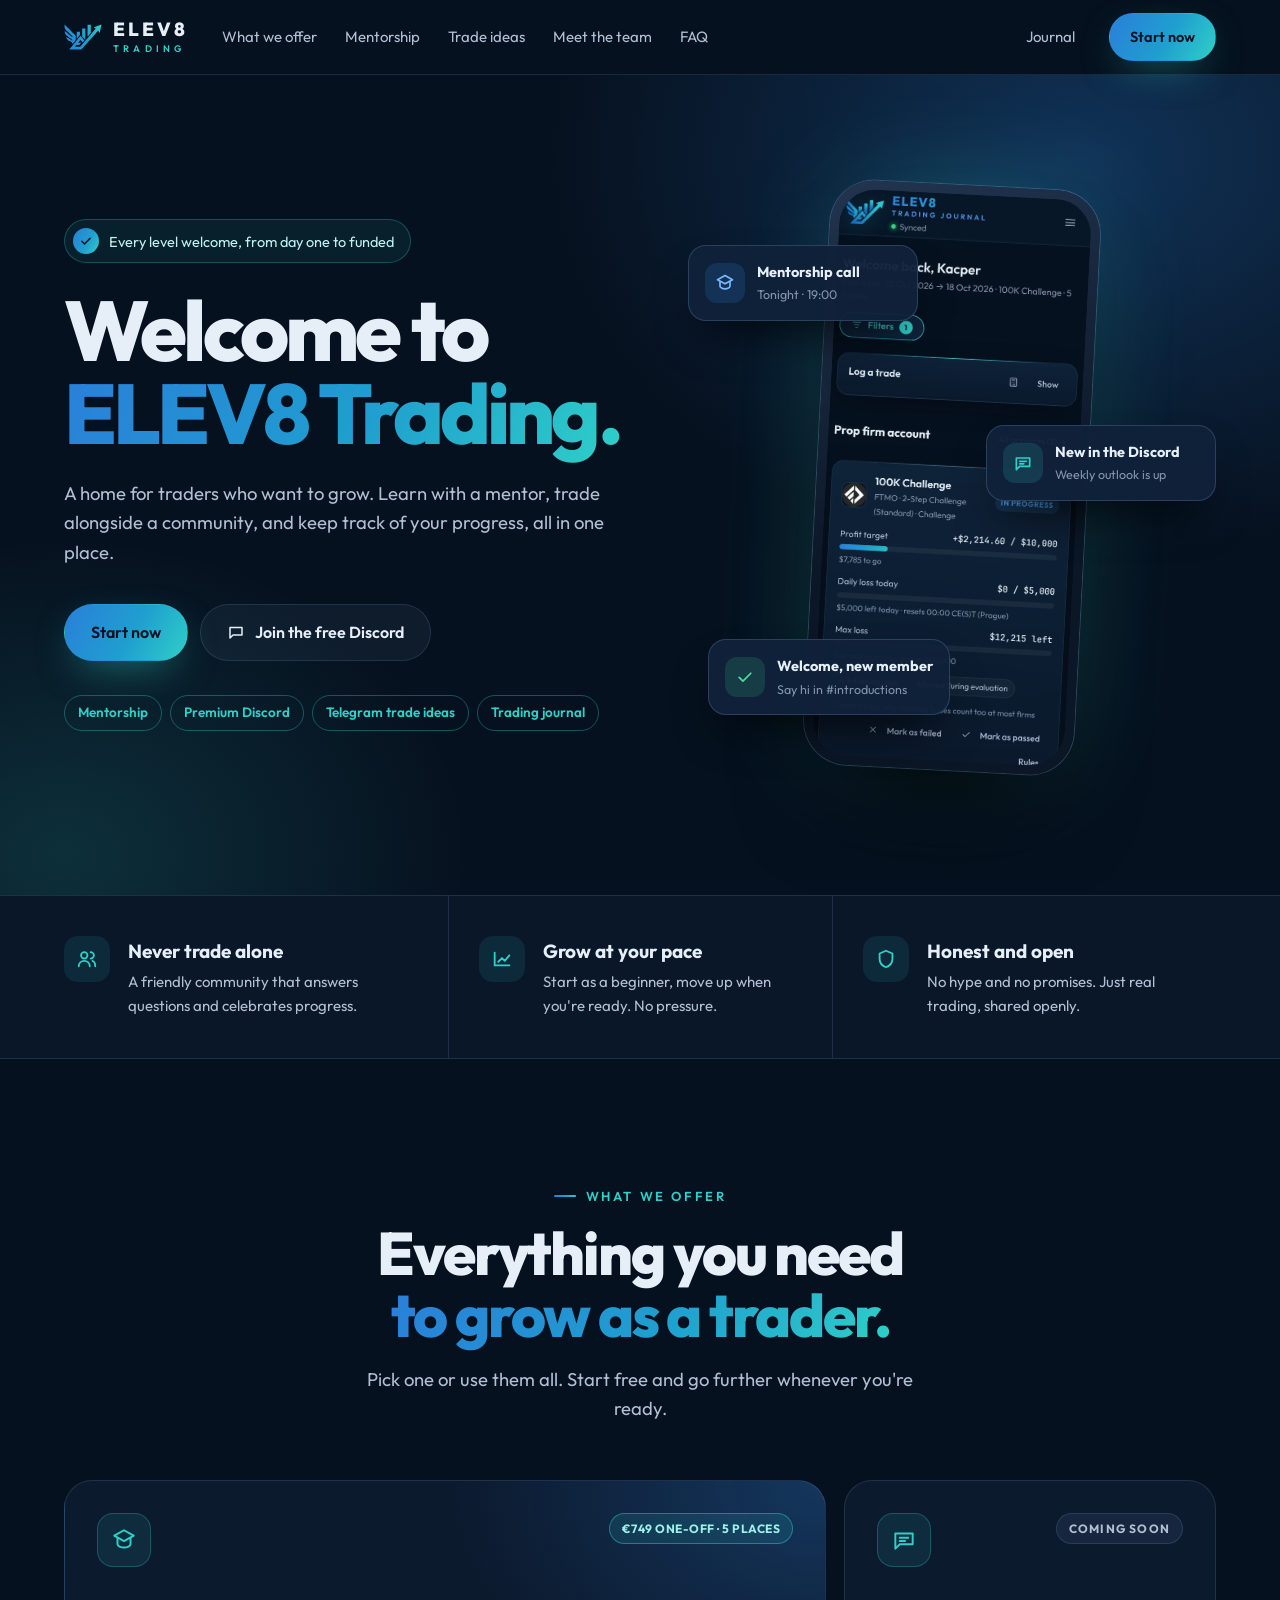
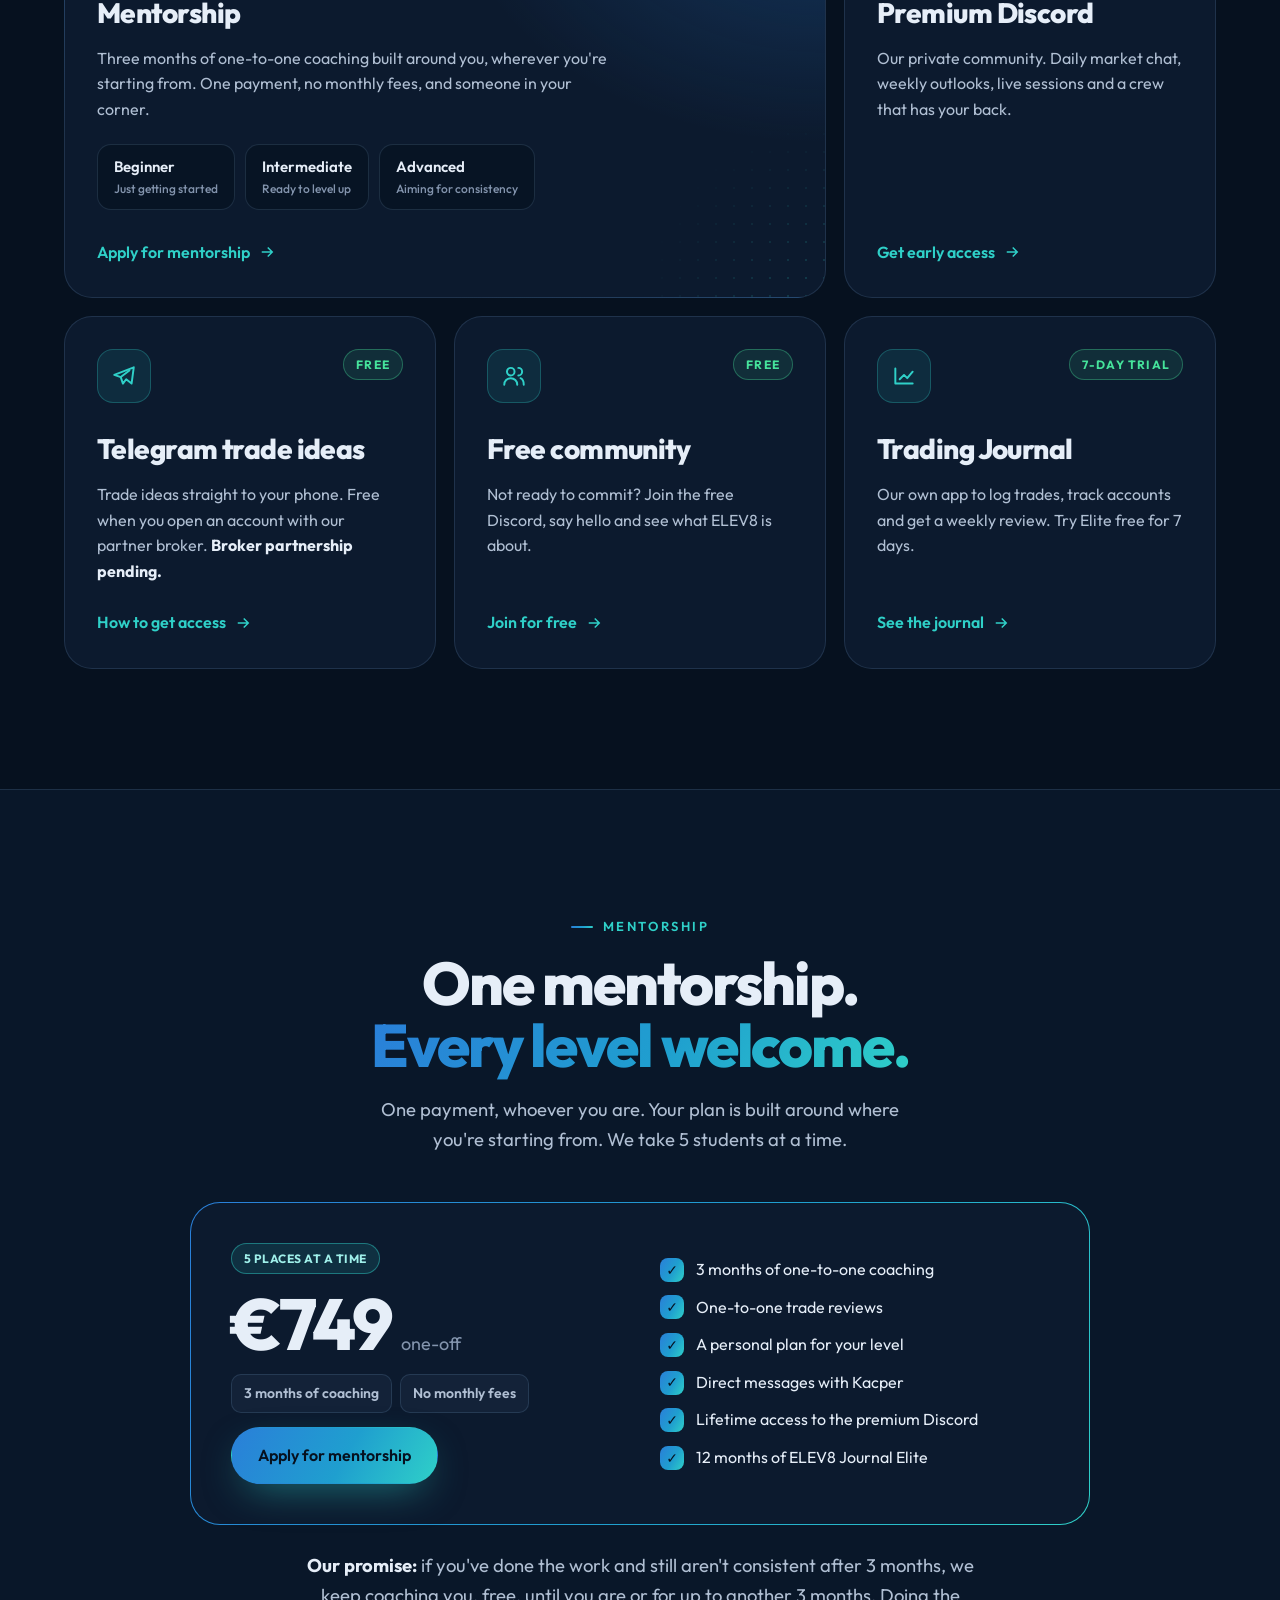
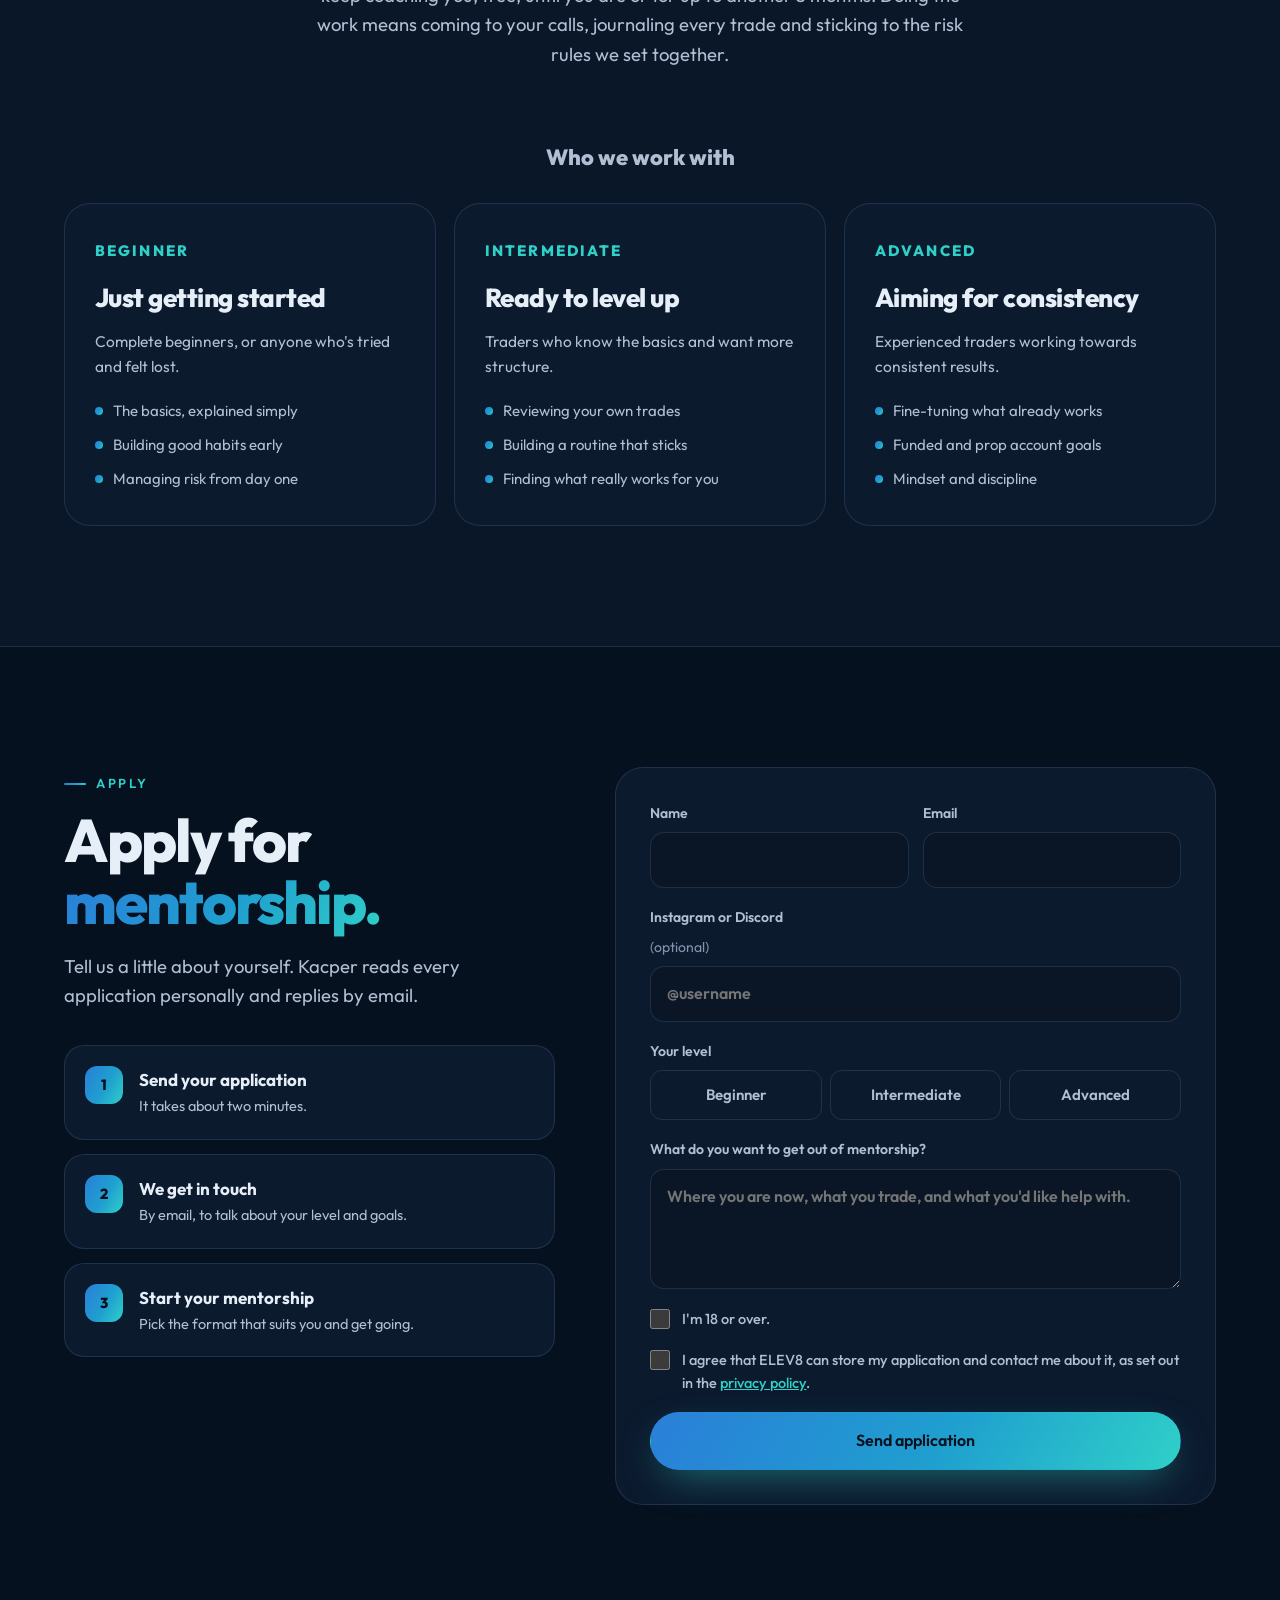
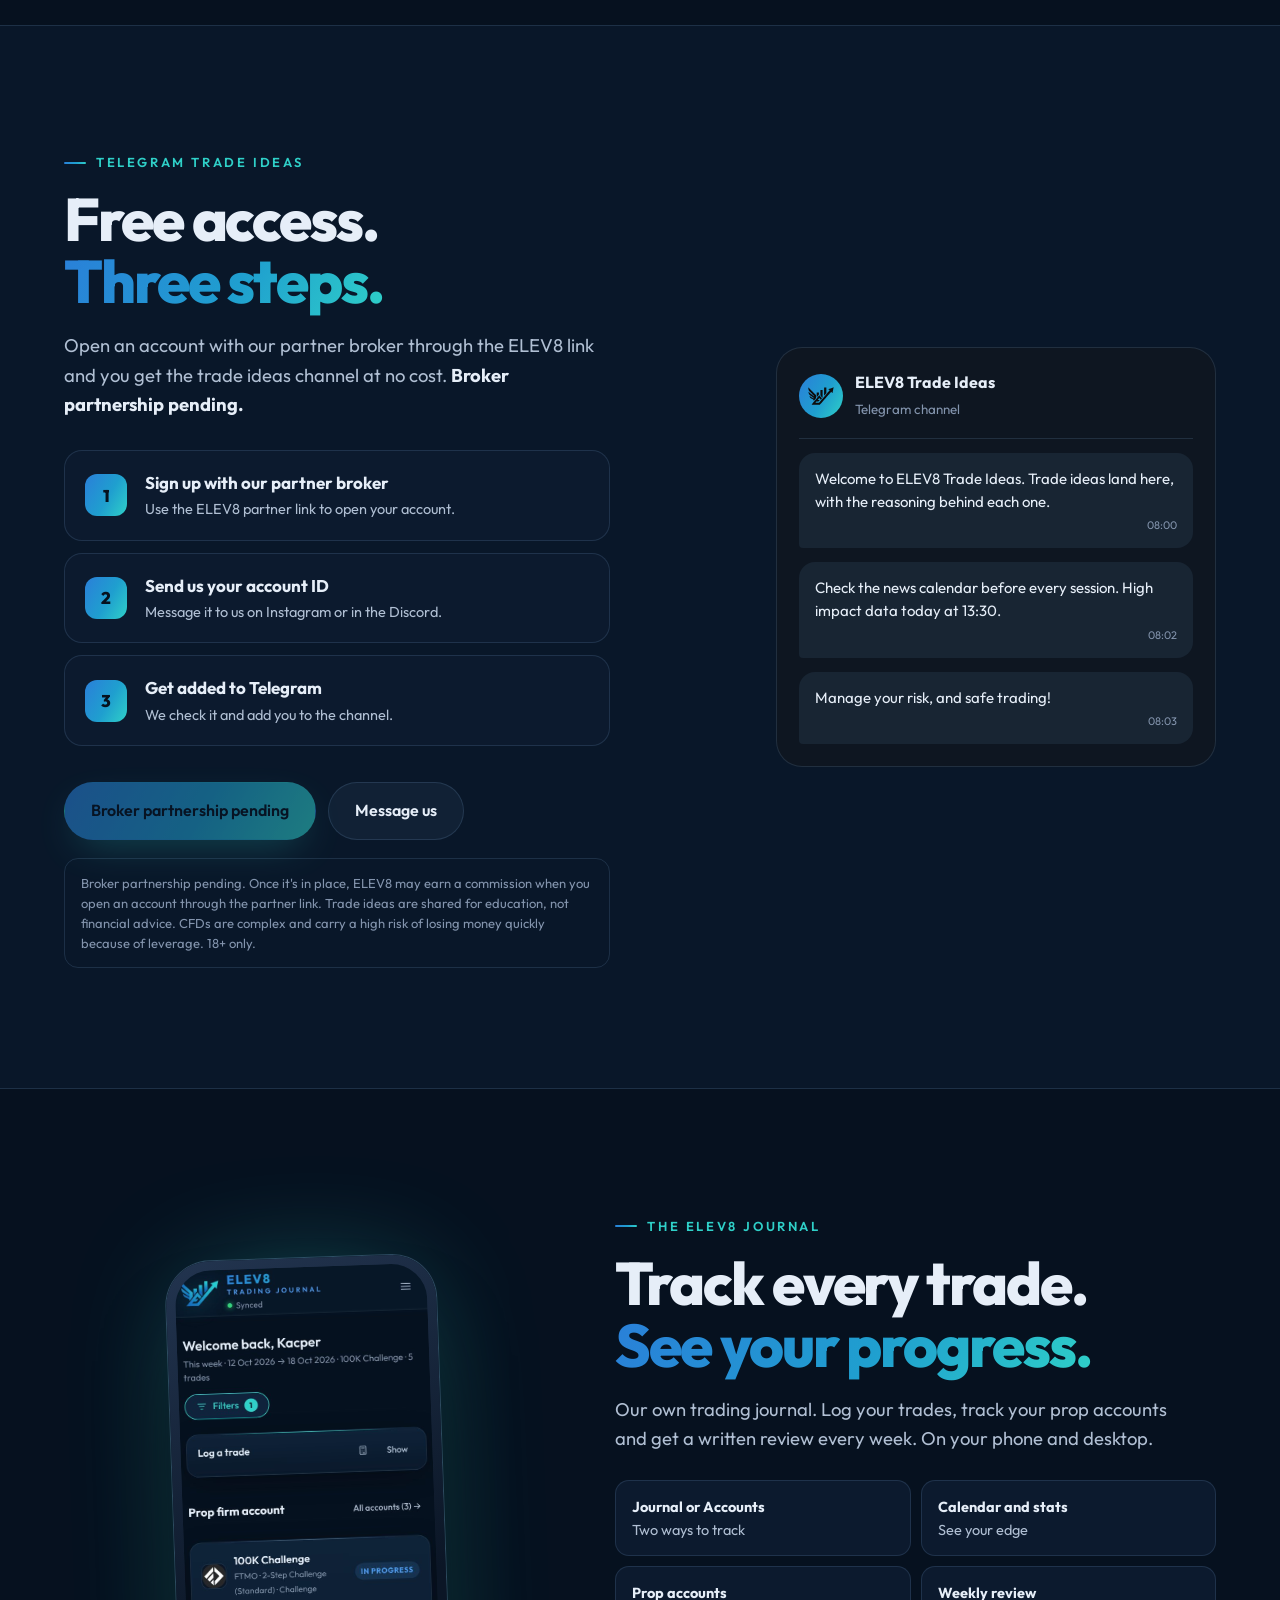
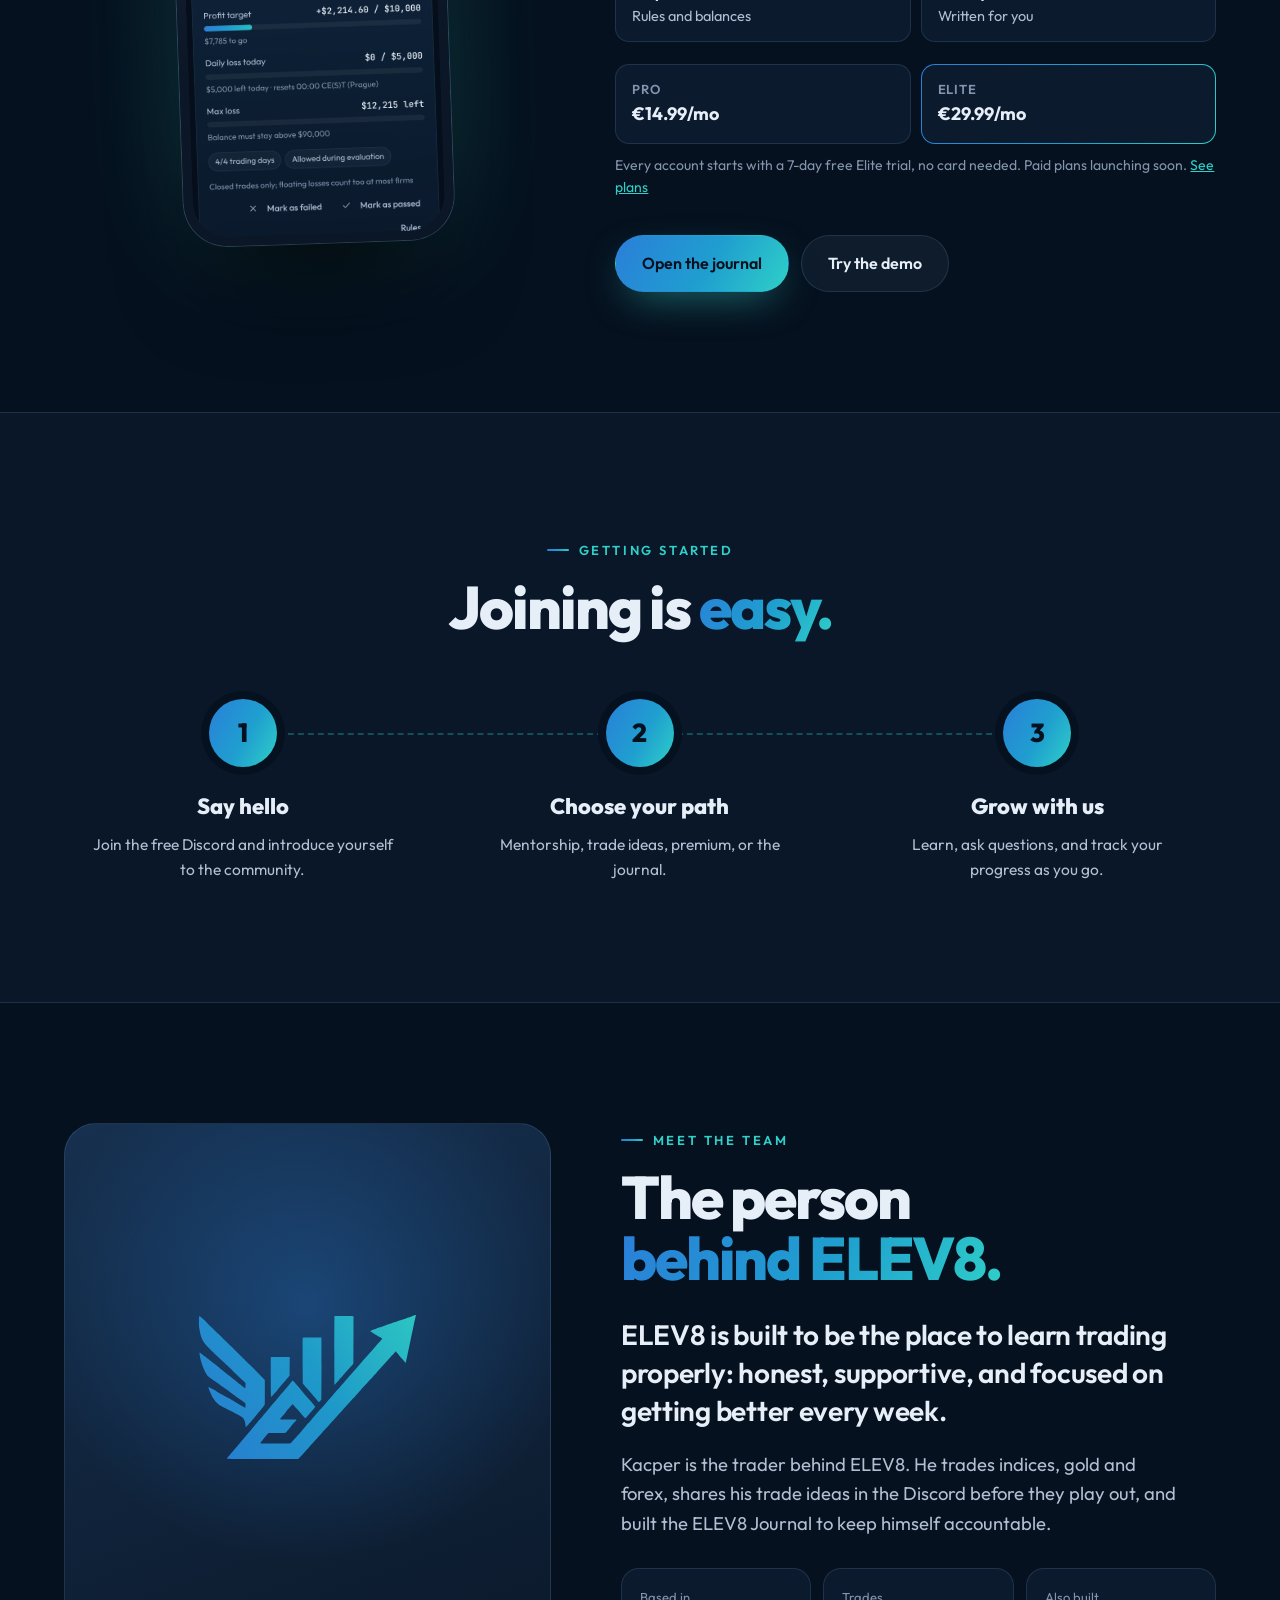
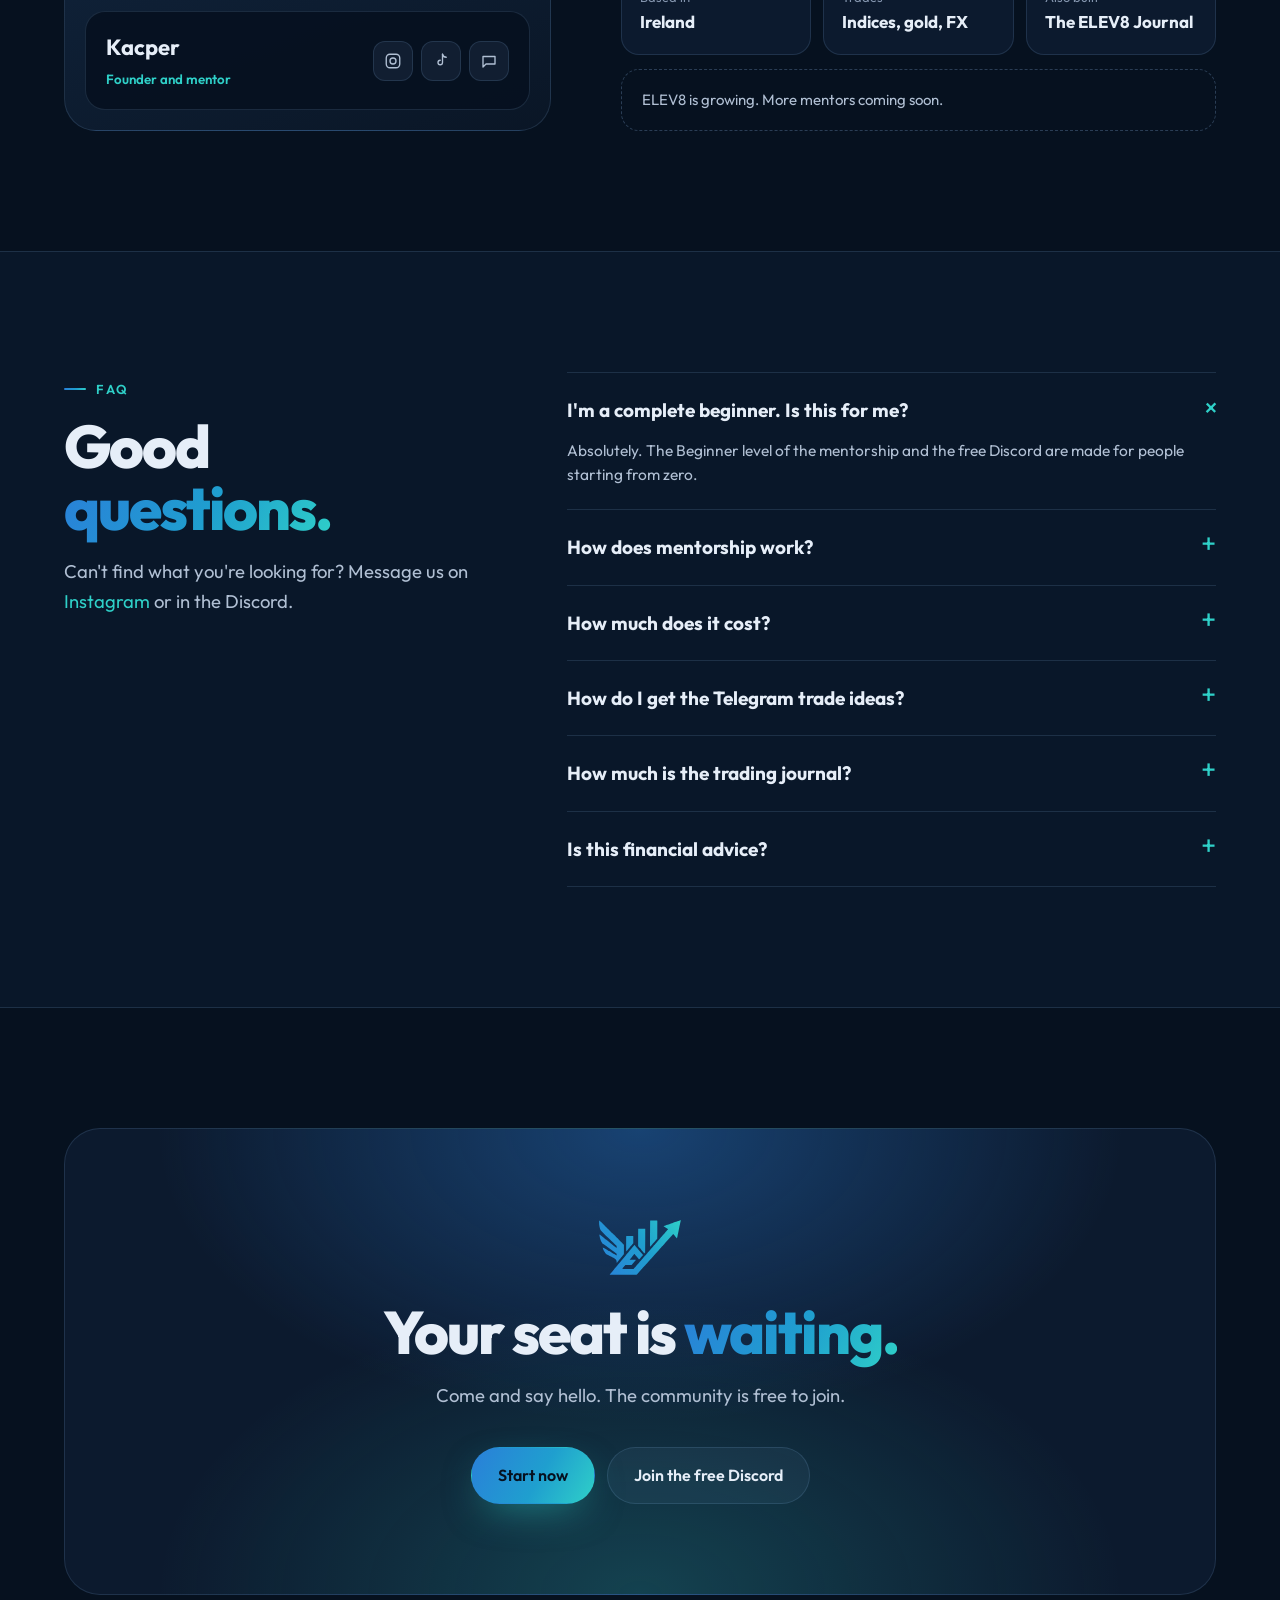
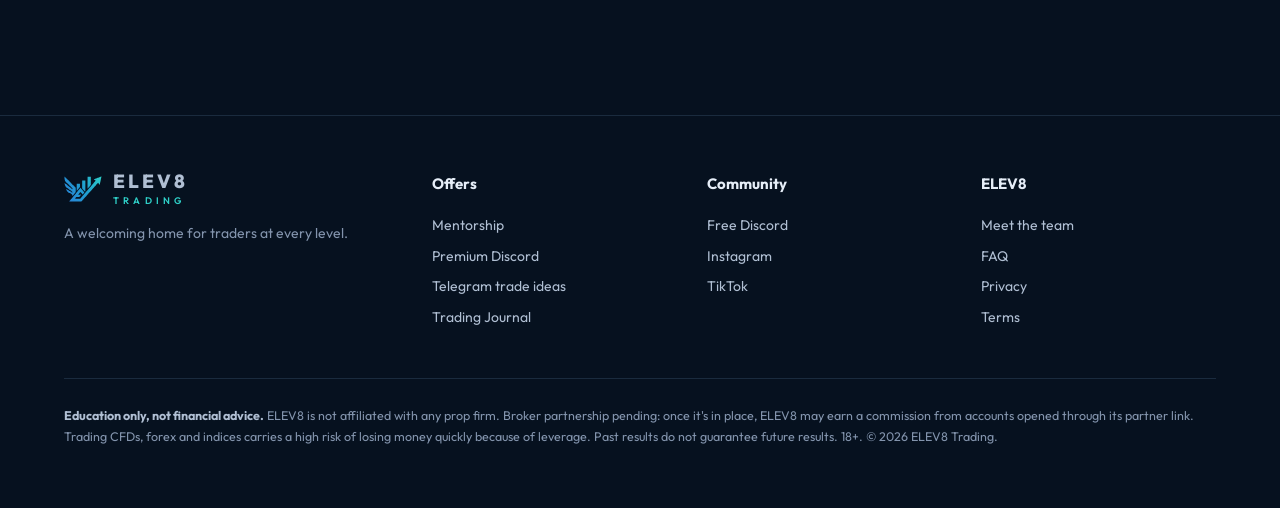
==== commit bbaf9c4c: "Mentorship: one-off €749 for 3 months of coaching, 5 places Replace the monthly price with a one-off" ====
--- a/docs/index.html
+++ b/docs/index.html
@@ -22,7 +22,7 @@
 <link rel="preload" href="assets/fonts/outfit-latin.woff2" as="font" type="font/woff2" crossorigin>
 <link rel="stylesheet" href="assets/fonts.css?v=2f3c7e2cea">
 <link rel="stylesheet" href="assets/style.css?v=dbc4b7163a">
-<script src="assets/main.js?v=8a28db392c" defer></script>
+<script src="assets/main.js?v=7ed726b07c" defer></script>
 </head>
 <body>
 
@@ -56,8 +56,8 @@
 <div class="center"><span class="eb">What we offer</span><h2 style="margin:18px 0">Everything you need<br><span class="g">to grow as a trader.</span></h2>
 <p class="lead">Pick one or use them all. Start free and go further whenever you're ready.</p></div>
 <div class="bento">
-<div class="of big"><div class="tp"><span class="ic"><svg viewBox="0 0 24 24"><path d="M12 3l9 5-9 5-9-5 9-5z"/><path d="M6 10.5V16c0 1.5 3 3 6 3s6-1.5 6-3v-5.5"/></svg></span><span class="badge pr">From €249 / month</span></div>
-<h3>Mentorship</h3><p style="max-width:520px">Learn one to one with guidance built around you, wherever you're starting from. Live sessions, honest feedback, and someone in your corner.</p>
+<div class="of big"><div class="tp"><span class="ic"><svg viewBox="0 0 24 24"><path d="M12 3l9 5-9 5-9-5 9-5z"/><path d="M6 10.5V16c0 1.5 3 3 6 3s6-1.5 6-3v-5.5"/></svg></span><span class="badge pr">€749 one-off · 5 places</span></div>
+<h3>Mentorship</h3><p style="max-width:520px">Three months of one-to-one coaching built around you, wherever you're starting from. One payment, no monthly fees, and someone in your corner.</p>
 <div class="lv"><span>Beginner<i>Just getting started</i></span><span>Intermediate<i>Ready to level up</i></span><span>Advanced<i>Aiming for consistency</i></span></div>
 <a class="lnk" href="#apply">Apply for mentorship <svg viewBox="0 0 24 24"><path d="M5 12h14M13 6l6 6-6 6"/></svg></a><span class="dots"></span></div>
 <div class="of s2"><div class="tp"><span class="ic"><svg viewBox="0 0 24 24"><path d="M4 6h16v10H8l-4 4V6z"/><path d="M8 10h8M8 13h5"/></svg></span><span class="badge">Coming soon</span></div>
@@ -76,11 +76,12 @@
 
 <section class="alt" id="mentorship"><div class="wrap">
 <div class="center"><span class="eb">Mentorship</span><h2 style="margin:18px 0">One mentorship.<br><span class="g">Every level welcome.</span></h2>
-<p class="lead">One simple price, whoever you are. Your plan is built around where you're starting from.</p></div>
+<p class="lead">One payment, whoever you are. Your plan is built around where you're starting from. We take 5 students at a time.</p></div>
 <div class="flat">
-<div class="fp"><div class="fpl"><span class="badge pr">Founding price</span><div class="amt"><b>€249</b><span>/ month</span></div><div class="then"><span>First 10 clients</span><span>Then €549 / month</span></div>
+<div class="fp"><div class="fpl"><span class="badge pr">5 places at a time</span><div class="amt"><b>€749</b><span>one-off</span></div><div class="then"><span>3 months of coaching</span><span>No monthly fees</span></div>
 <a class="btn p" href="#apply">Apply for mentorship</a></div>
-<ul class="inc"><li>Weekly live group call</li><li>One-to-one trade reviews</li><li>A personal plan for your level</li><li>Direct messages with Kacper</li><li>Premium Discord included</li><li>Your journal set up with you</li></ul></div>
+<ul class="inc"><li>3 months of one-to-one coaching</li><li>One-to-one trade reviews</li><li>A personal plan for your level</li><li>Direct messages with Kacper</li><li>Lifetime access to the premium Discord</li><li>12 months of ELEV8 Journal Elite</li></ul></div>
+<p class="lead" style="margin:26px auto 0;text-align:center;max-width:680px"><b style="color:var(--text)">Our promise:</b> if you've done the work and still aren't consistent after 3 months, we keep coaching you, free, until you are or for up to another 3 months. Doing the work means coming to your calls, journaling every trade and sticking to the risk rules we set together.</p>
 </div>
 <h3 class="who">Who we work with</h3>
 <div class="pathg">
@@ -128,7 +129,7 @@
 <div class="h3"><span class="n">1</span><p><b>Sign up with our partner broker</b><span>Use the ELEV8 partner link to open your account.</span></p></div>
 <div class="h3"><span class="n">2</span><p><b>Send us your account ID</b><span>Message it to us on Instagram or in the Discord.</span></p></div>
 <div class="h3"><span class="n">3</span><p><b>Get added to Telegram</b><span>We check it and add you to the channel.</span></p></div></div>
-<div class="ctas"><a class="btn p" id="vantageBtn" href="#trade-ideas" aria-disabled="true">Broker partnership pending</a><a class="btn" href="https://www.instagram.com/elev8trading_/" target="_blank" rel="noopener">Message us</a></div>
+<div class="ctas"><a class="btn p" id="brokerBtn" href="#trade-ideas" aria-disabled="true">Broker partnership pending</a><a class="btn" href="https://www.instagram.com/elev8trading_/" target="_blank" rel="noopener">Message us</a></div>
 <p class="note">Broker partnership pending. Once it's in place, ELEV8 may earn a commission when you open an account through the partner link. Trade ideas are shared for education, not financial advice. CFDs are complex and carry a high risk of losing money quickly because of leverage. 18+ only.</p></div>
 <div class="tg" aria-hidden="true"><div class="bar2"><span class="av"><img src="assets/mark.svg" alt=""></span><div><b>ELEV8 Trade Ideas</b><small>Telegram channel</small></div></div>
 <div class="bub">Welcome to ELEV8 Trade Ideas. Trade ideas land here, with the reasoning behind each one.<time>08:00</time></div>
@@ -169,8 +170,8 @@
 <div><span class="eb">FAQ</span><h2 style="margin:18px 0">Good<br><span class="g">questions.</span></h2><p class="lead">Can't find what you're looking for? Message us on <a href="https://www.instagram.com/elev8trading_/" target="_blank" rel="noopener" style="color:var(--teal)">Instagram</a> or in the Discord.</p></div>
 <div class="qa">
 <details open><summary>I'm a complete beginner. Is this for me?</summary><p>Absolutely. The Beginner level of the mentorship and the free Discord are made for people starting from zero.</p></details>
-<details><summary>How does mentorship work?</summary><p>Fill in the <a href="#apply">application form</a>. Kacper reads every application and replies by email to talk about your level, your goals and when you can start.</p></details>
-<details><summary>How much does it cost?</summary><p>Mentorship is €249 a month for our first 10 clients, then €549 a month, the same for every level. The free Discord is free, and the Telegram trade ideas will be free through our partner broker (partnership pending). Premium Discord prices are being finalised.</p></details>
+<details><summary>How does mentorship work?</summary><p>Fill in the <a href="#apply">application form</a>. Kacper reads every application and replies by email to talk about your level, your goals and when you can start. We take 5 students at a time. You get 3 months of one-to-one coaching, and if you've done the work and still aren't consistent, we keep coaching you, free, for up to another 3 months.</p></details>
+<details><summary>How much does it cost?</summary><p>Mentorship is a one-off payment of €749, the same for every level, with no monthly fees. It includes 3 months of one-to-one coaching, lifetime access to the premium Discord and 12 months of ELEV8 Journal Elite. The free Discord is free, and the Telegram trade ideas will be free through our partner broker (partnership pending). Premium Discord prices are being finalised.</p></details>
 <details><summary>How do I get the Telegram trade ideas?</summary><p>Our broker partnership is pending. Once it's in place, you'll open an account with our partner broker using the ELEV8 link, send us your account ID on Instagram or in the Discord, and we'll add you to the channel.</p></details>
 <details><summary>How much is the trading journal?</summary><p>The ELEV8 Journal at <a href="https://elev8tradingjournal.com/">elev8tradingjournal.com</a> is €14.99 a month for Pro or €29.99 a month for Elite, and every account starts with a 7-day free Elite trial with no card needed. Paid plans are launching soon, and until then it's free to use.</p></details>
 <details><summary>Is this financial advice?</summary><p>No. Everything ELEV8 shares, including mentorship, trade ideas and community posts, is for education only. You make your own decisions and you're responsible for your own risk.</p></details>
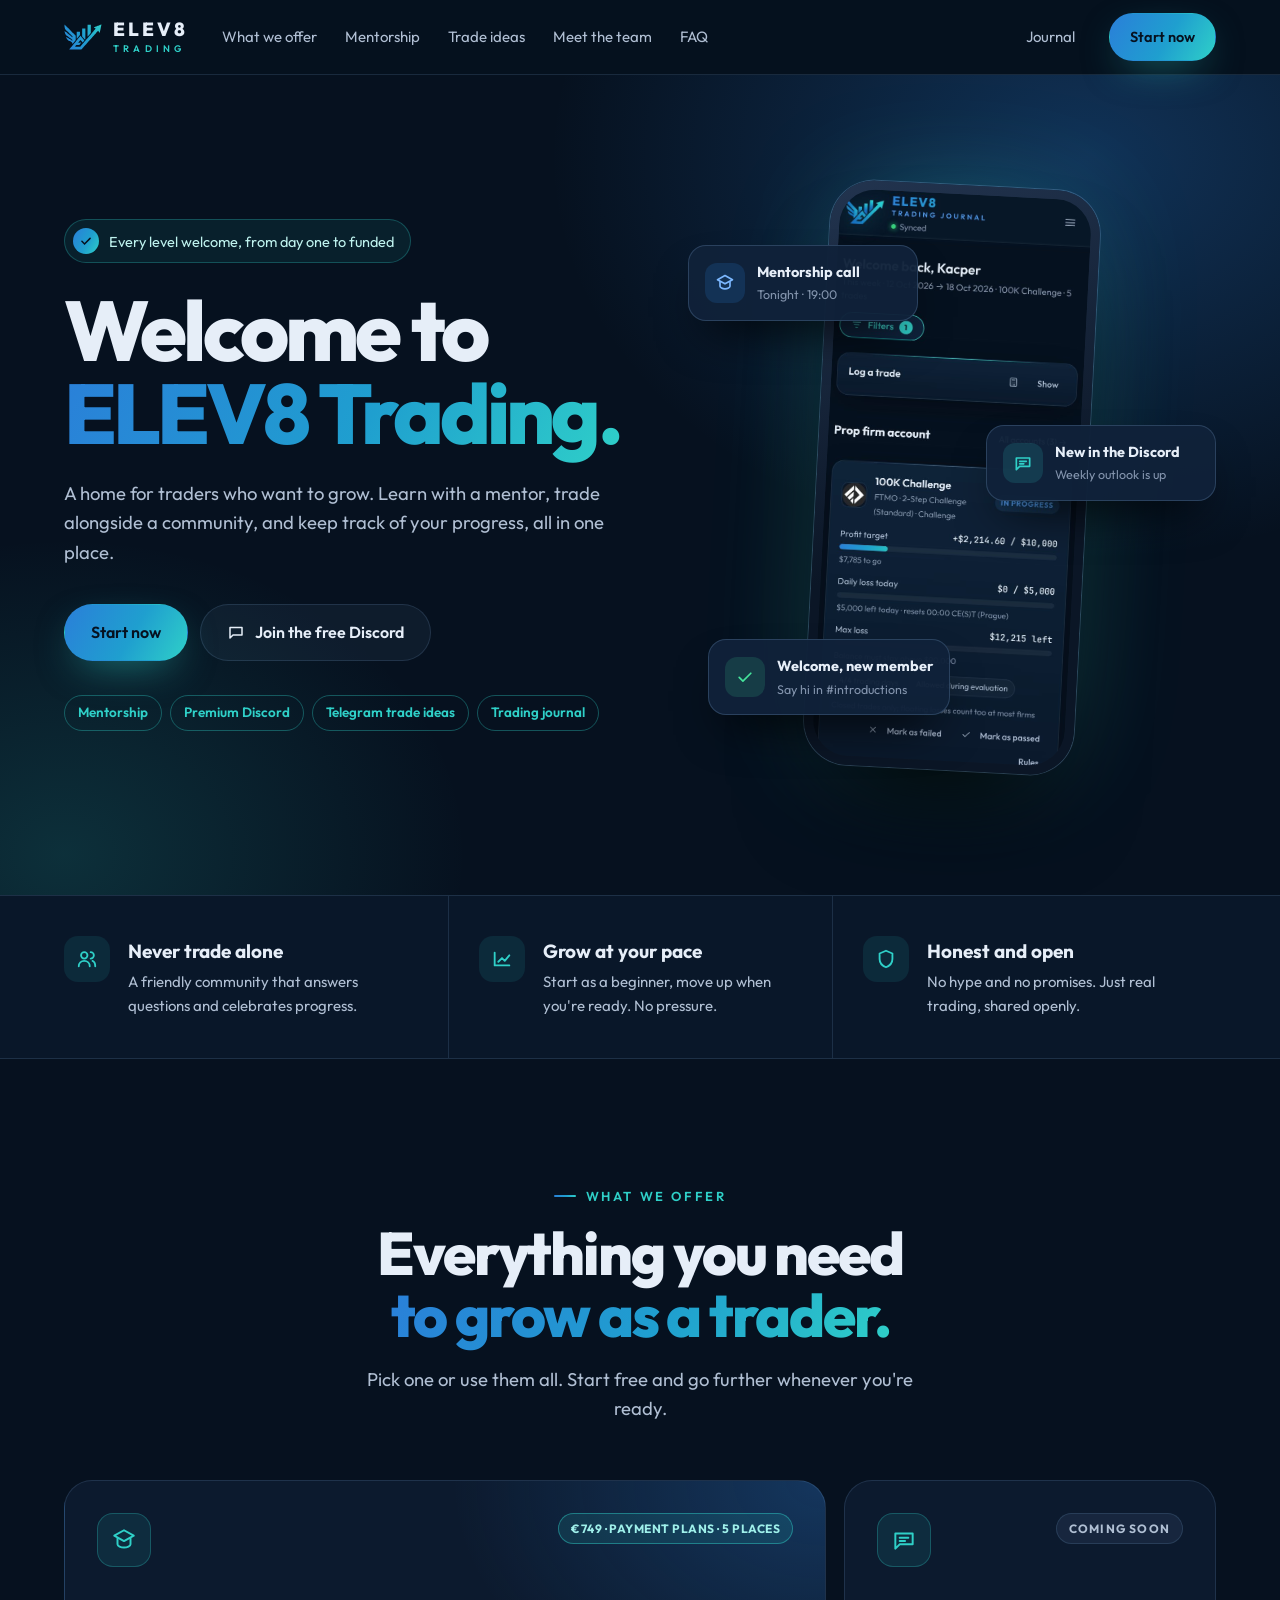
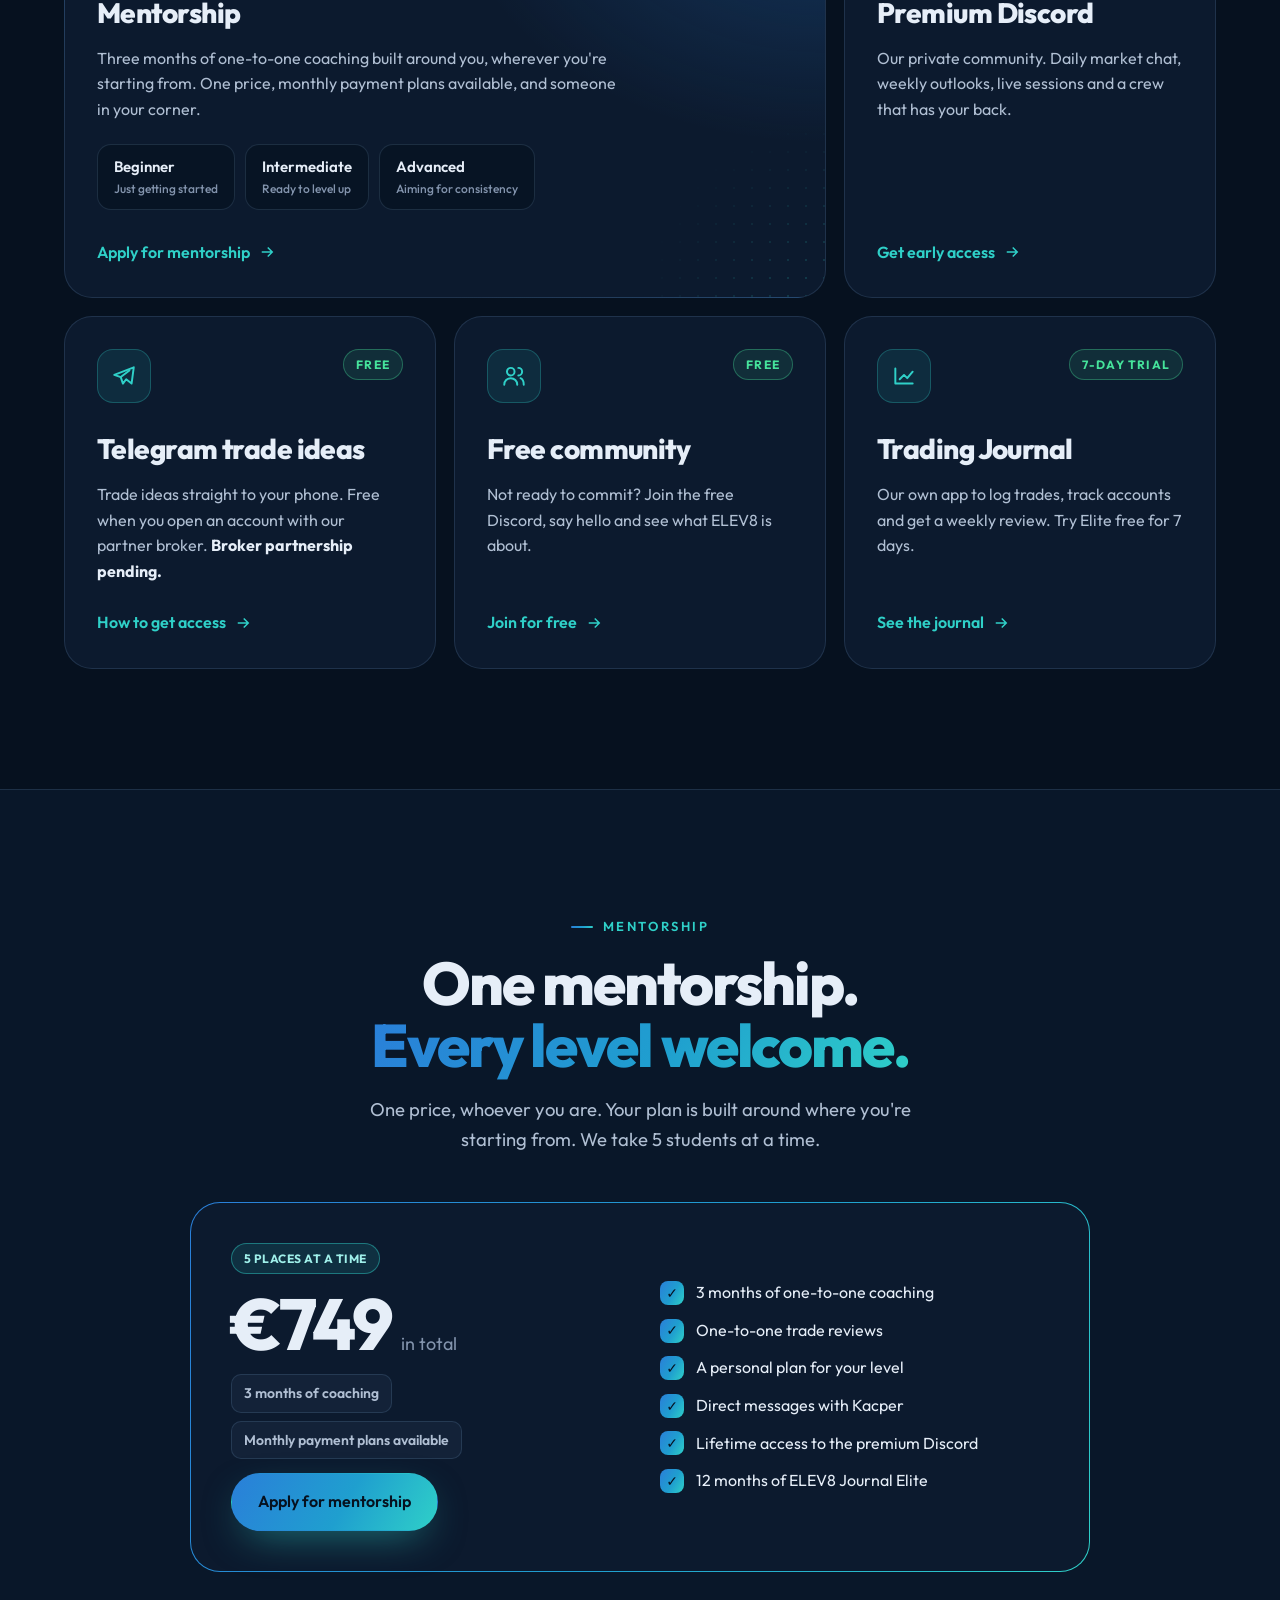
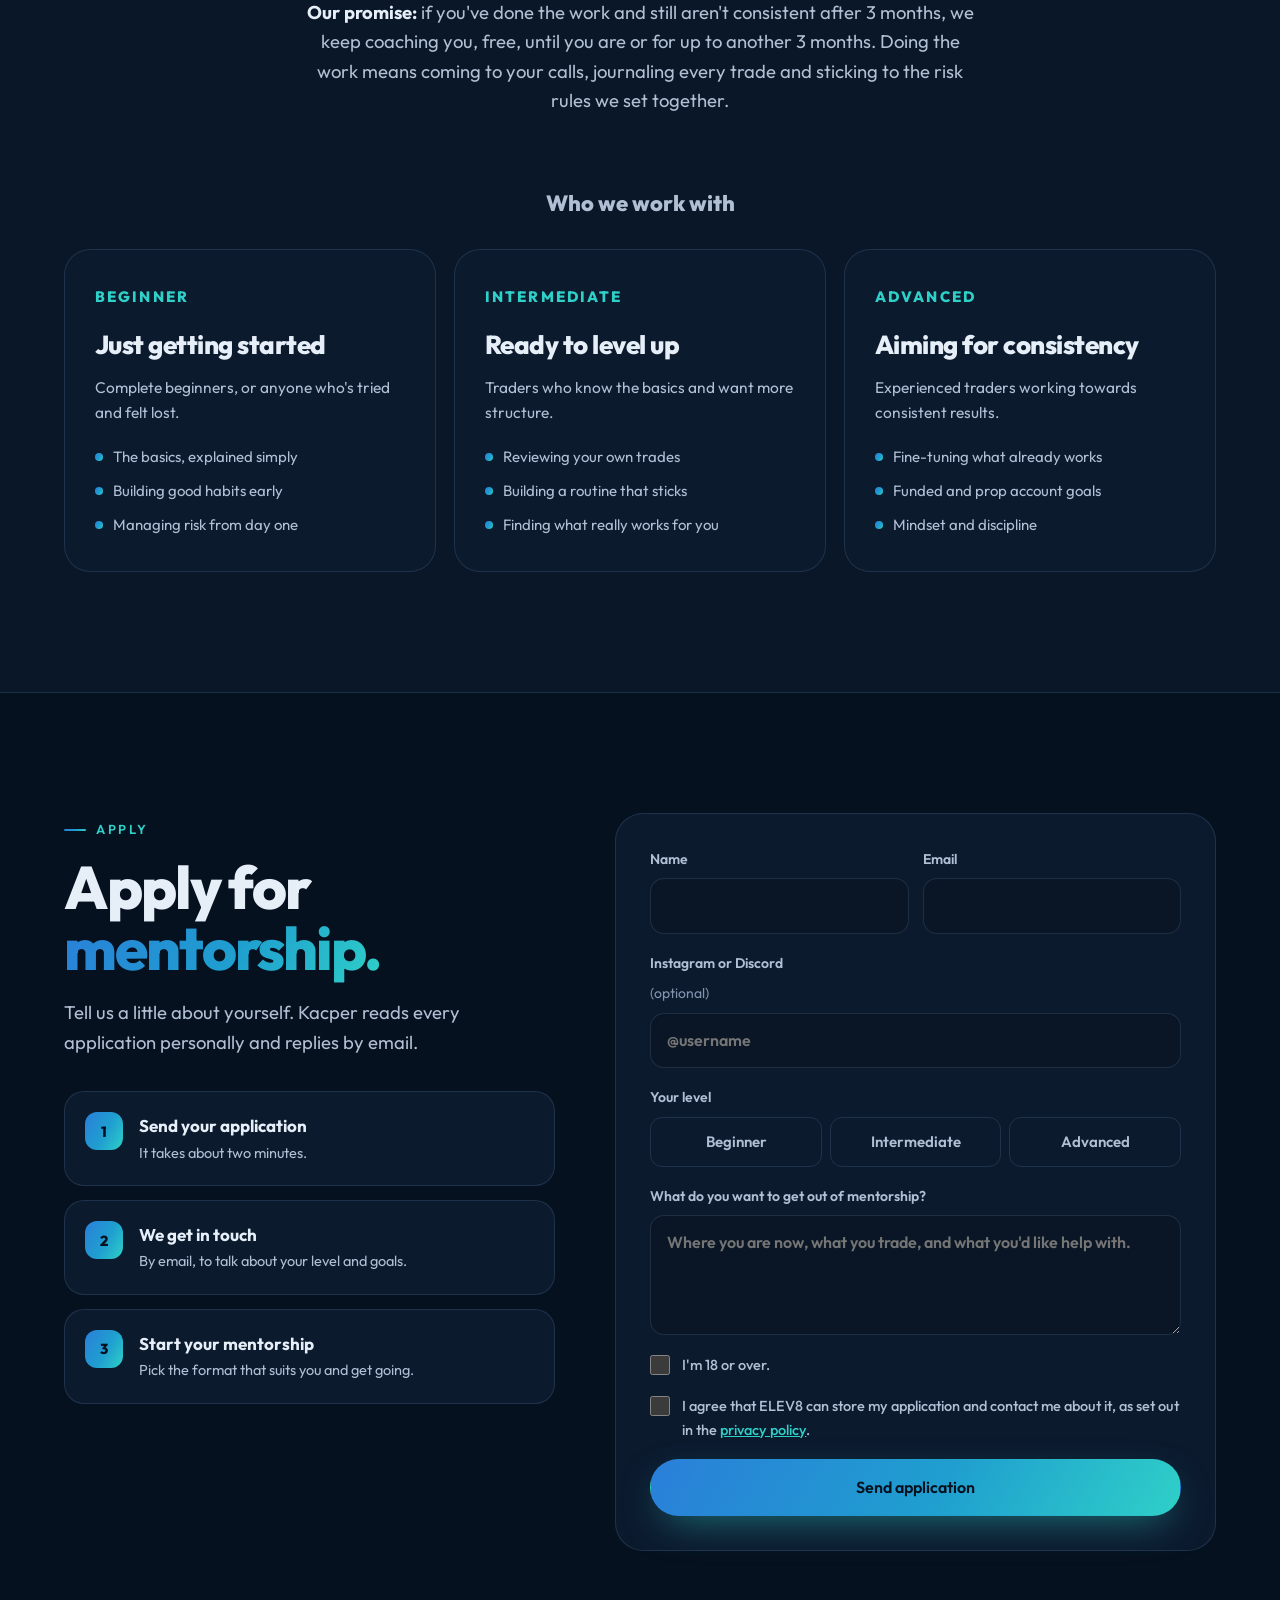
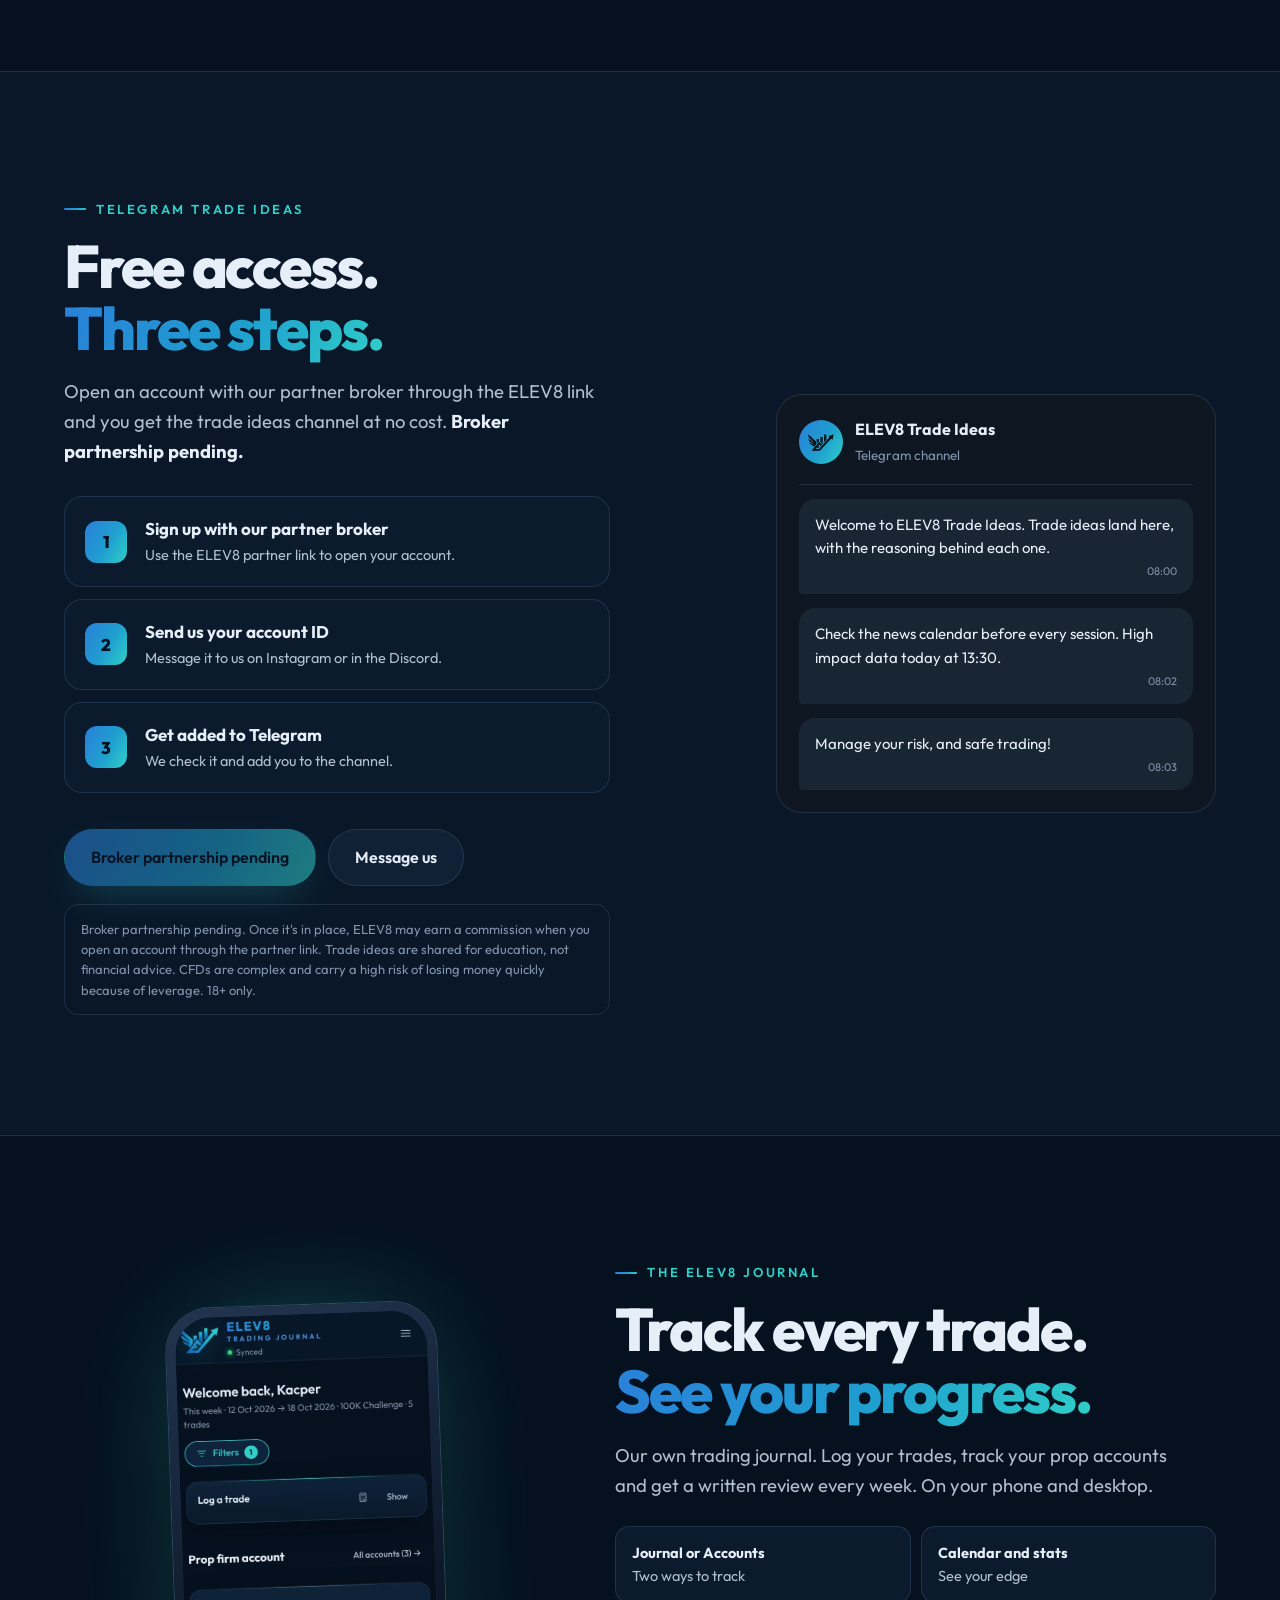
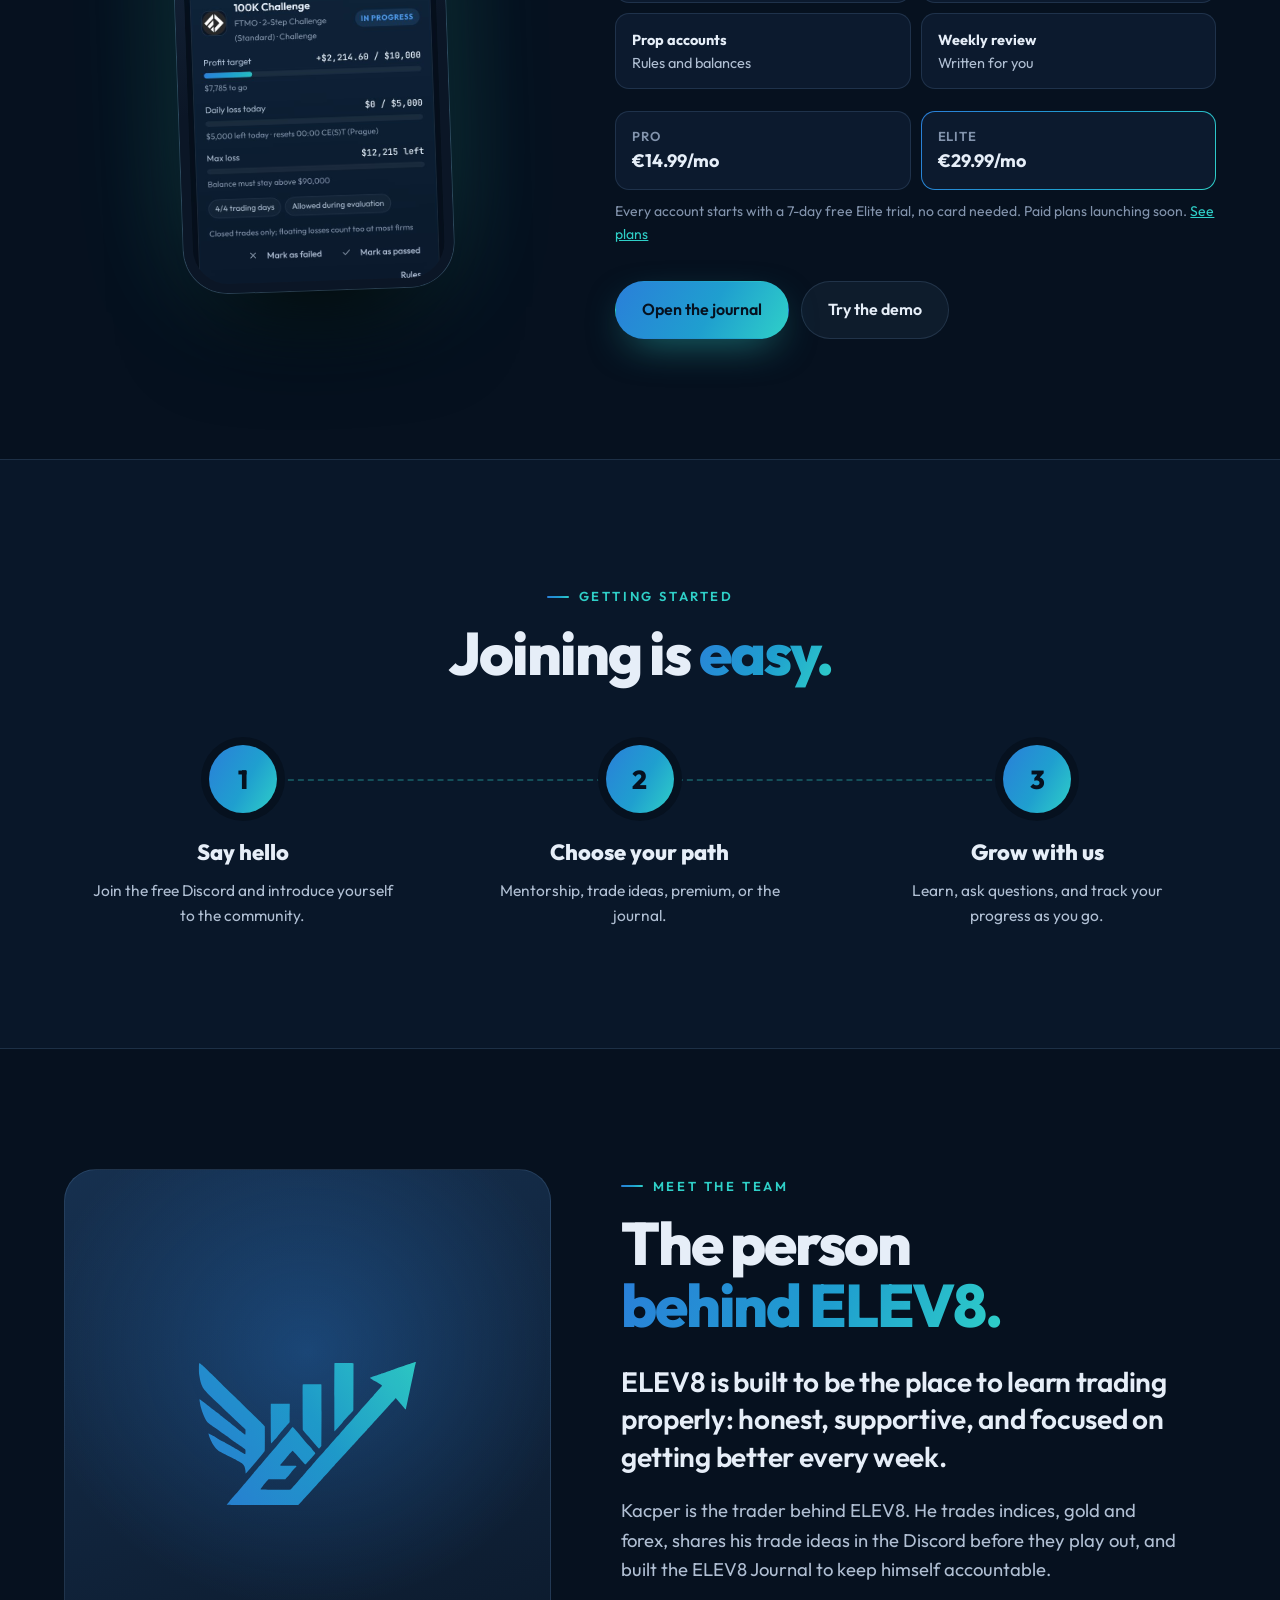
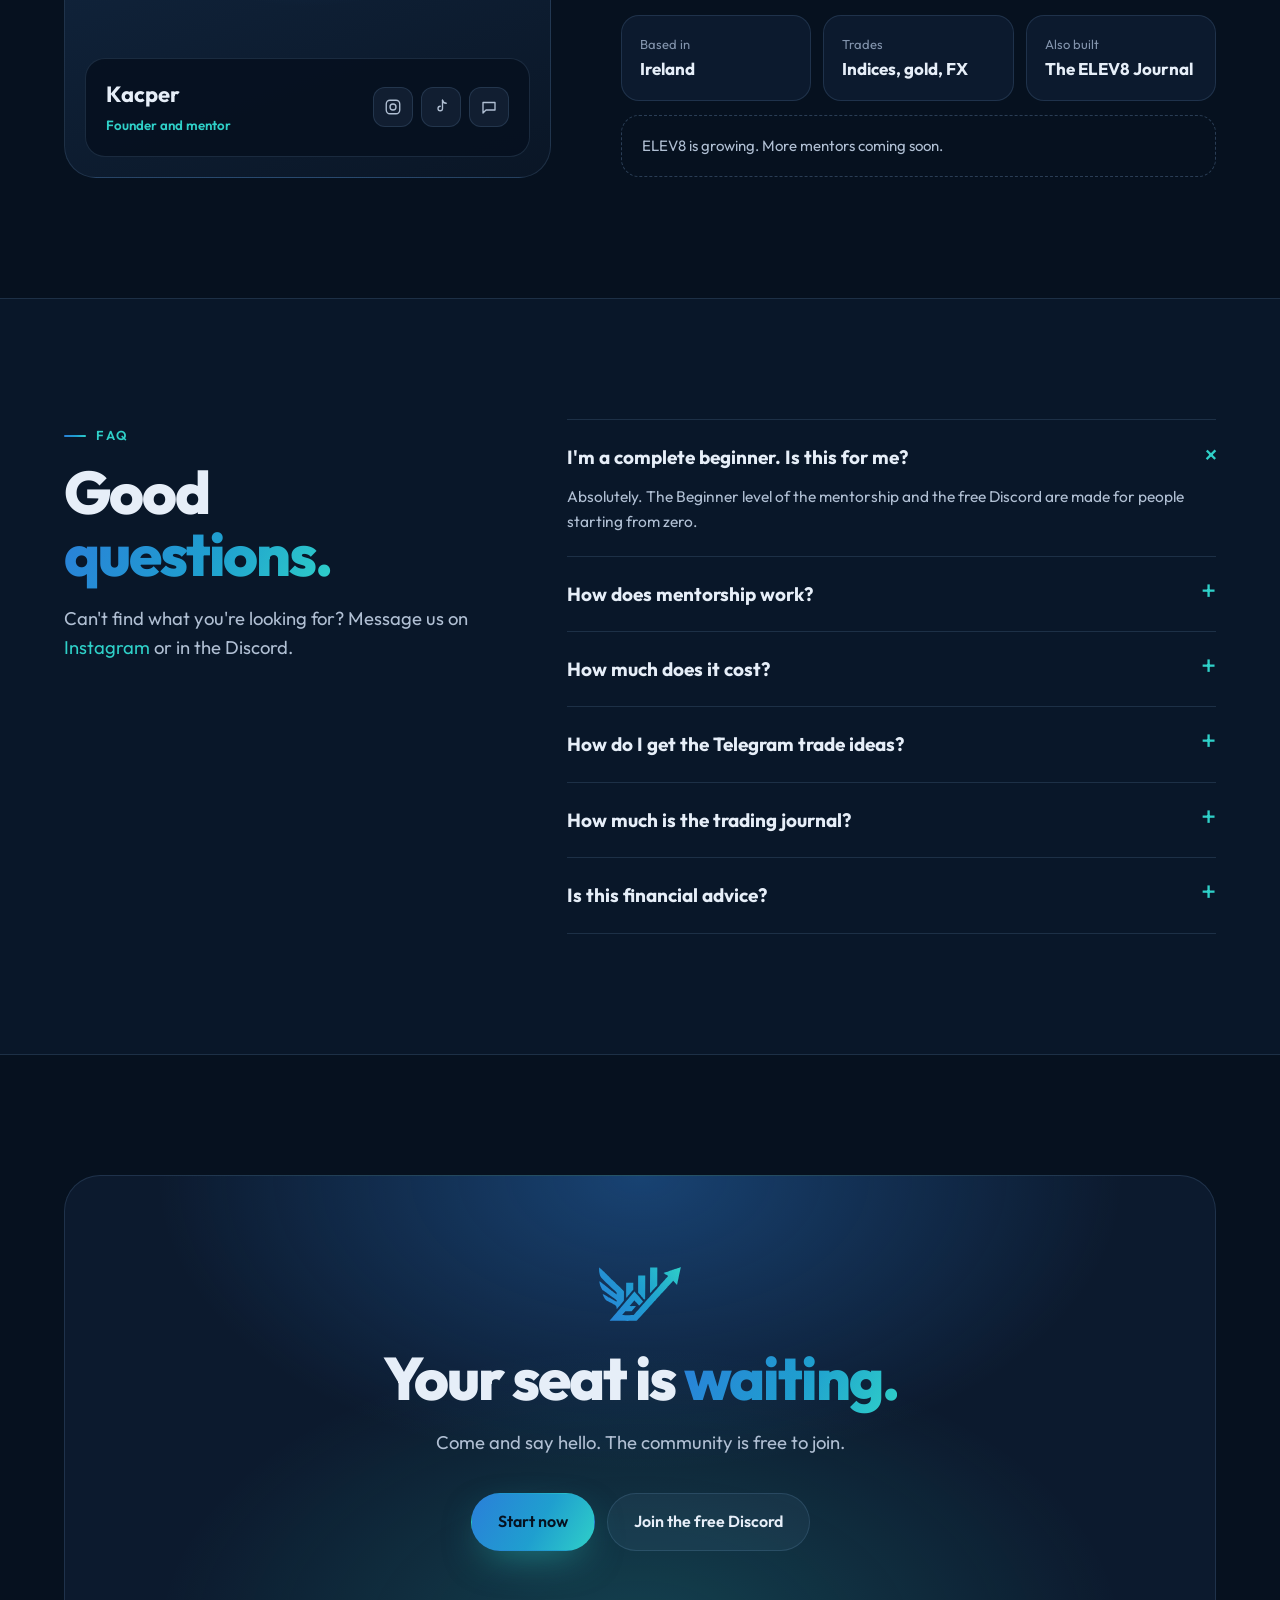
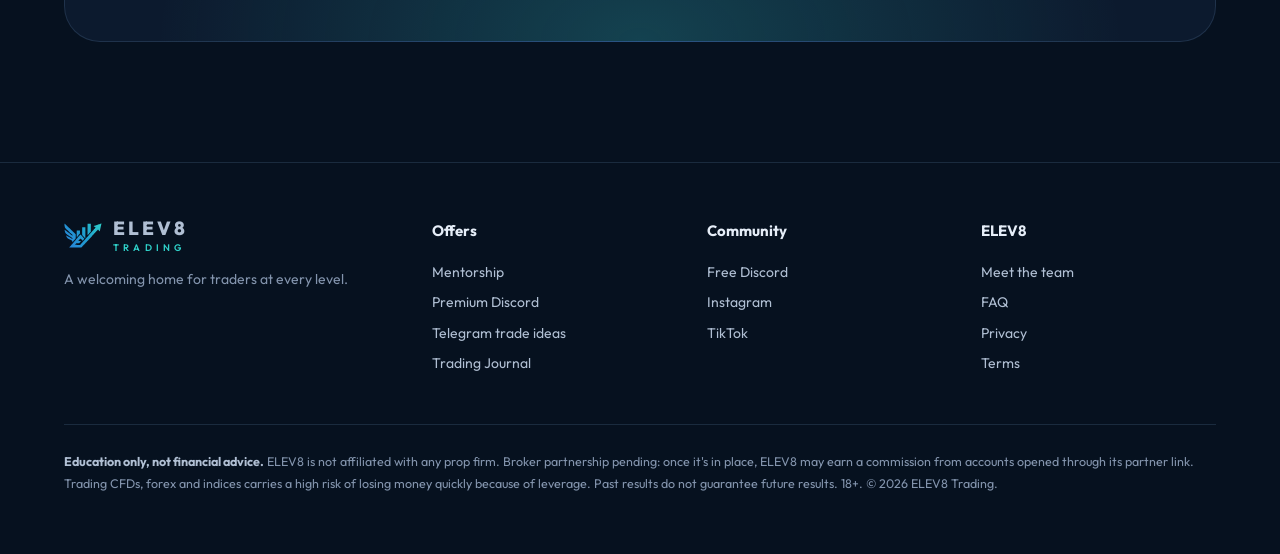
==== commit 18259e8f: "Mentorship: say monthly payment plans are available Co-Authored-By: Claude Opus 5.5 <noreply@anthrop" ====
--- a/docs/index.html
+++ b/docs/index.html
@@ -56,8 +56,8 @@
 <div class="center"><span class="eb">What we offer</span><h2 style="margin:18px 0">Everything you need<br><span class="g">to grow as a trader.</span></h2>
 <p class="lead">Pick one or use them all. Start free and go further whenever you're ready.</p></div>
 <div class="bento">
-<div class="of big"><div class="tp"><span class="ic"><svg viewBox="0 0 24 24"><path d="M12 3l9 5-9 5-9-5 9-5z"/><path d="M6 10.5V16c0 1.5 3 3 6 3s6-1.5 6-3v-5.5"/></svg></span><span class="badge pr">€749 one-off · 5 places</span></div>
-<h3>Mentorship</h3><p style="max-width:520px">Three months of one-to-one coaching built around you, wherever you're starting from. One payment, no monthly fees, and someone in your corner.</p>
+<div class="of big"><div class="tp"><span class="ic"><svg viewBox="0 0 24 24"><path d="M12 3l9 5-9 5-9-5 9-5z"/><path d="M6 10.5V16c0 1.5 3 3 6 3s6-1.5 6-3v-5.5"/></svg></span><span class="badge pr">€749 · payment plans · 5 places</span></div>
+<h3>Mentorship</h3><p style="max-width:520px">Three months of one-to-one coaching built around you, wherever you're starting from. One price, monthly payment plans available, and someone in your corner.</p>
 <div class="lv"><span>Beginner<i>Just getting started</i></span><span>Intermediate<i>Ready to level up</i></span><span>Advanced<i>Aiming for consistency</i></span></div>
 <a class="lnk" href="#apply">Apply for mentorship <svg viewBox="0 0 24 24"><path d="M5 12h14M13 6l6 6-6 6"/></svg></a><span class="dots"></span></div>
 <div class="of s2"><div class="tp"><span class="ic"><svg viewBox="0 0 24 24"><path d="M4 6h16v10H8l-4 4V6z"/><path d="M8 10h8M8 13h5"/></svg></span><span class="badge">Coming soon</span></div>
@@ -76,9 +76,9 @@
 
 <section class="alt" id="mentorship"><div class="wrap">
 <div class="center"><span class="eb">Mentorship</span><h2 style="margin:18px 0">One mentorship.<br><span class="g">Every level welcome.</span></h2>
-<p class="lead">One payment, whoever you are. Your plan is built around where you're starting from. We take 5 students at a time.</p></div>
+<p class="lead">One price, whoever you are. Your plan is built around where you're starting from. We take 5 students at a time.</p></div>
 <div class="flat">
-<div class="fp"><div class="fpl"><span class="badge pr">5 places at a time</span><div class="amt"><b>€749</b><span>one-off</span></div><div class="then"><span>3 months of coaching</span><span>No monthly fees</span></div>
+<div class="fp"><div class="fpl"><span class="badge pr">5 places at a time</span><div class="amt"><b>€749</b><span>in total</span></div><div class="then"><span>3 months of coaching</span><span>Monthly payment plans available</span></div>
 <a class="btn p" href="#apply">Apply for mentorship</a></div>
 <ul class="inc"><li>3 months of one-to-one coaching</li><li>One-to-one trade reviews</li><li>A personal plan for your level</li><li>Direct messages with Kacper</li><li>Lifetime access to the premium Discord</li><li>12 months of ELEV8 Journal Elite</li></ul></div>
 <p class="lead" style="margin:26px auto 0;text-align:center;max-width:680px"><b style="color:var(--text)">Our promise:</b> if you've done the work and still aren't consistent after 3 months, we keep coaching you, free, until you are or for up to another 3 months. Doing the work means coming to your calls, journaling every trade and sticking to the risk rules we set together.</p>
@@ -171,7 +171,7 @@
 <div class="qa">
 <details open><summary>I'm a complete beginner. Is this for me?</summary><p>Absolutely. The Beginner level of the mentorship and the free Discord are made for people starting from zero.</p></details>
 <details><summary>How does mentorship work?</summary><p>Fill in the <a href="#apply">application form</a>. Kacper reads every application and replies by email to talk about your level, your goals and when you can start. We take 5 students at a time. You get 3 months of one-to-one coaching, and if you've done the work and still aren't consistent, we keep coaching you, free, for up to another 3 months.</p></details>
-<details><summary>How much does it cost?</summary><p>Mentorship is a one-off payment of €749, the same for every level, with no monthly fees. It includes 3 months of one-to-one coaching, lifetime access to the premium Discord and 12 months of ELEV8 Journal Elite. The free Discord is free, and the Telegram trade ideas will be free through our partner broker (partnership pending). Premium Discord prices are being finalised.</p></details>
+<details><summary>How much does it cost?</summary><p>Mentorship is a one-off payment of €749, the same for every level, with monthly payment plans available if you'd rather spread the cost. It includes 3 months of one-to-one coaching, lifetime access to the premium Discord and 12 months of ELEV8 Journal Elite. The free Discord is free, and the Telegram trade ideas will be free through our partner broker (partnership pending). Premium Discord prices are being finalised.</p></details>
 <details><summary>How do I get the Telegram trade ideas?</summary><p>Our broker partnership is pending. Once it's in place, you'll open an account with our partner broker using the ELEV8 link, send us your account ID on Instagram or in the Discord, and we'll add you to the channel.</p></details>
 <details><summary>How much is the trading journal?</summary><p>The ELEV8 Journal at <a href="https://elev8tradingjournal.com/">elev8tradingjournal.com</a> is €14.99 a month for Pro or €29.99 a month for Elite, and every account starts with a 7-day free Elite trial with no card needed. Paid plans are launching soon, and until then it's free to use.</p></details>
 <details><summary>Is this financial advice?</summary><p>No. Everything ELEV8 shares, including mentorship, trade ideas and community posts, is for education only. You make your own decisions and you're responsible for your own risk.</p></details>
